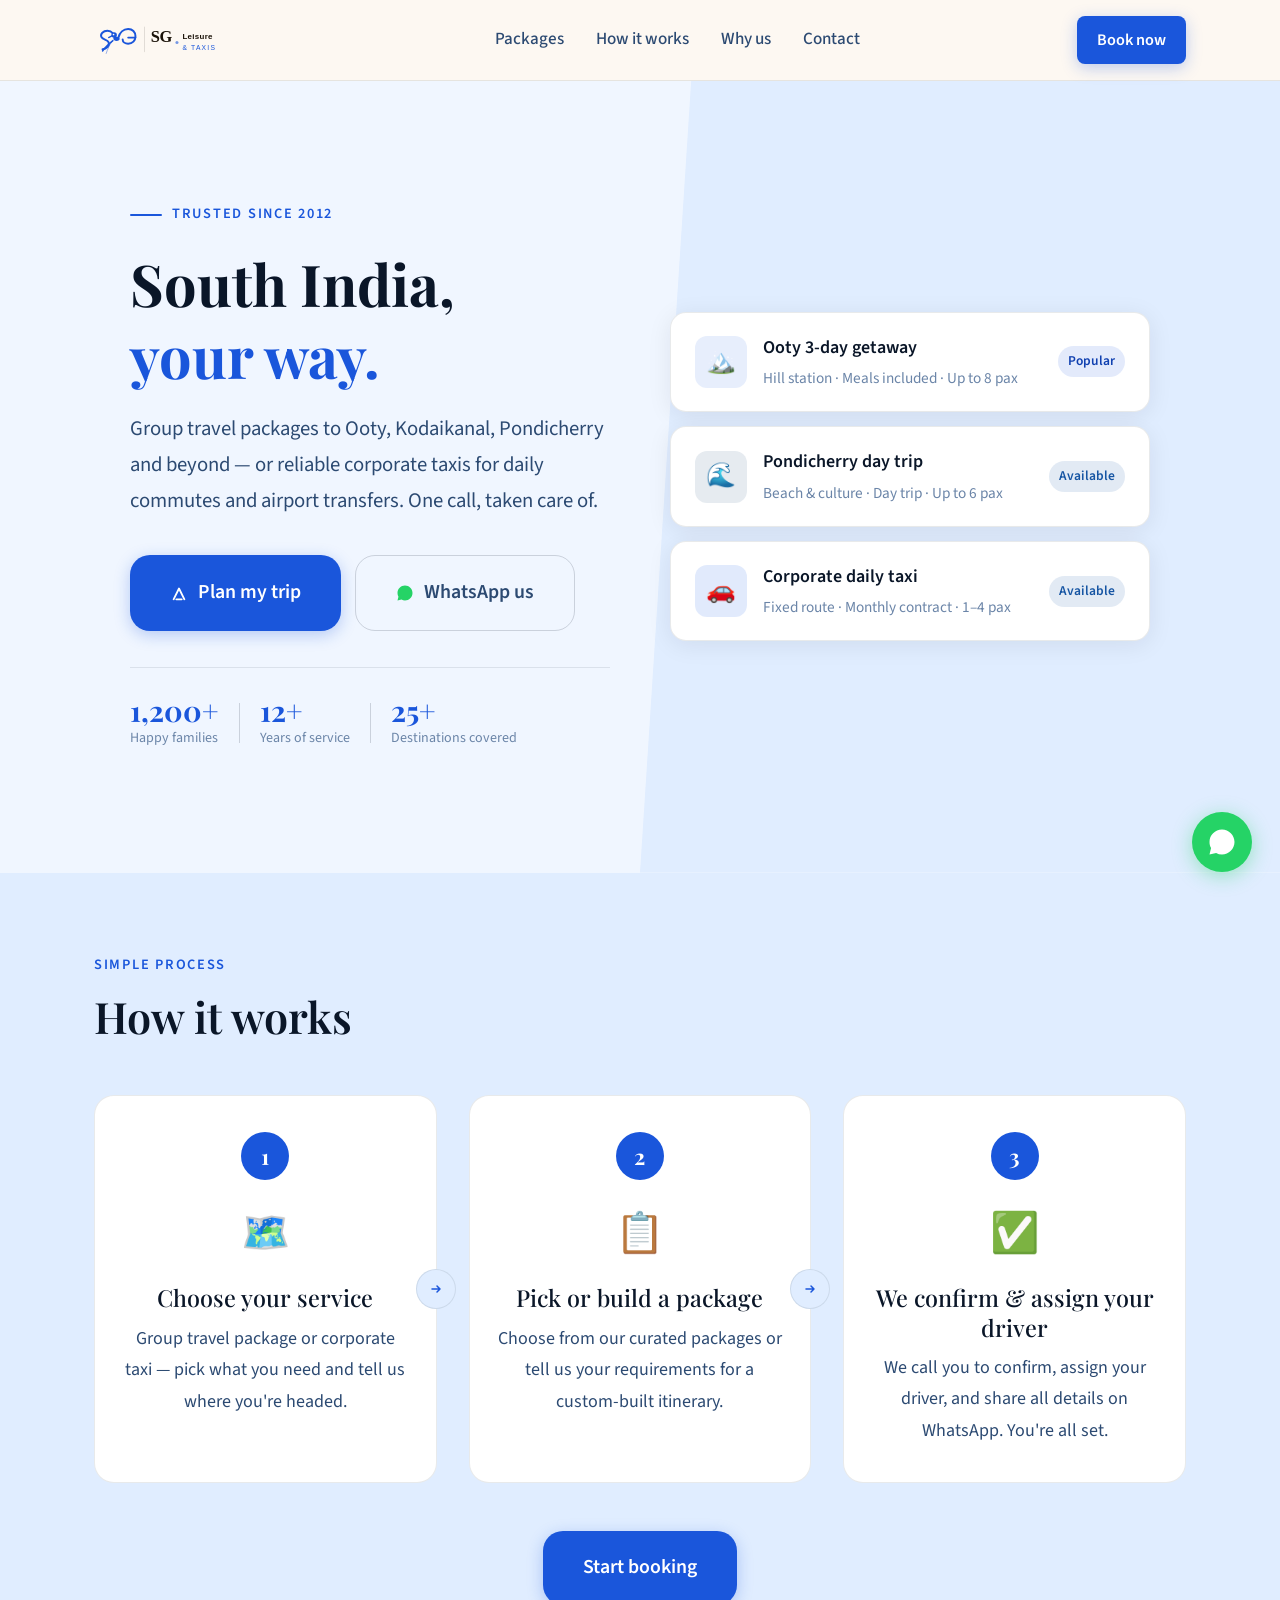
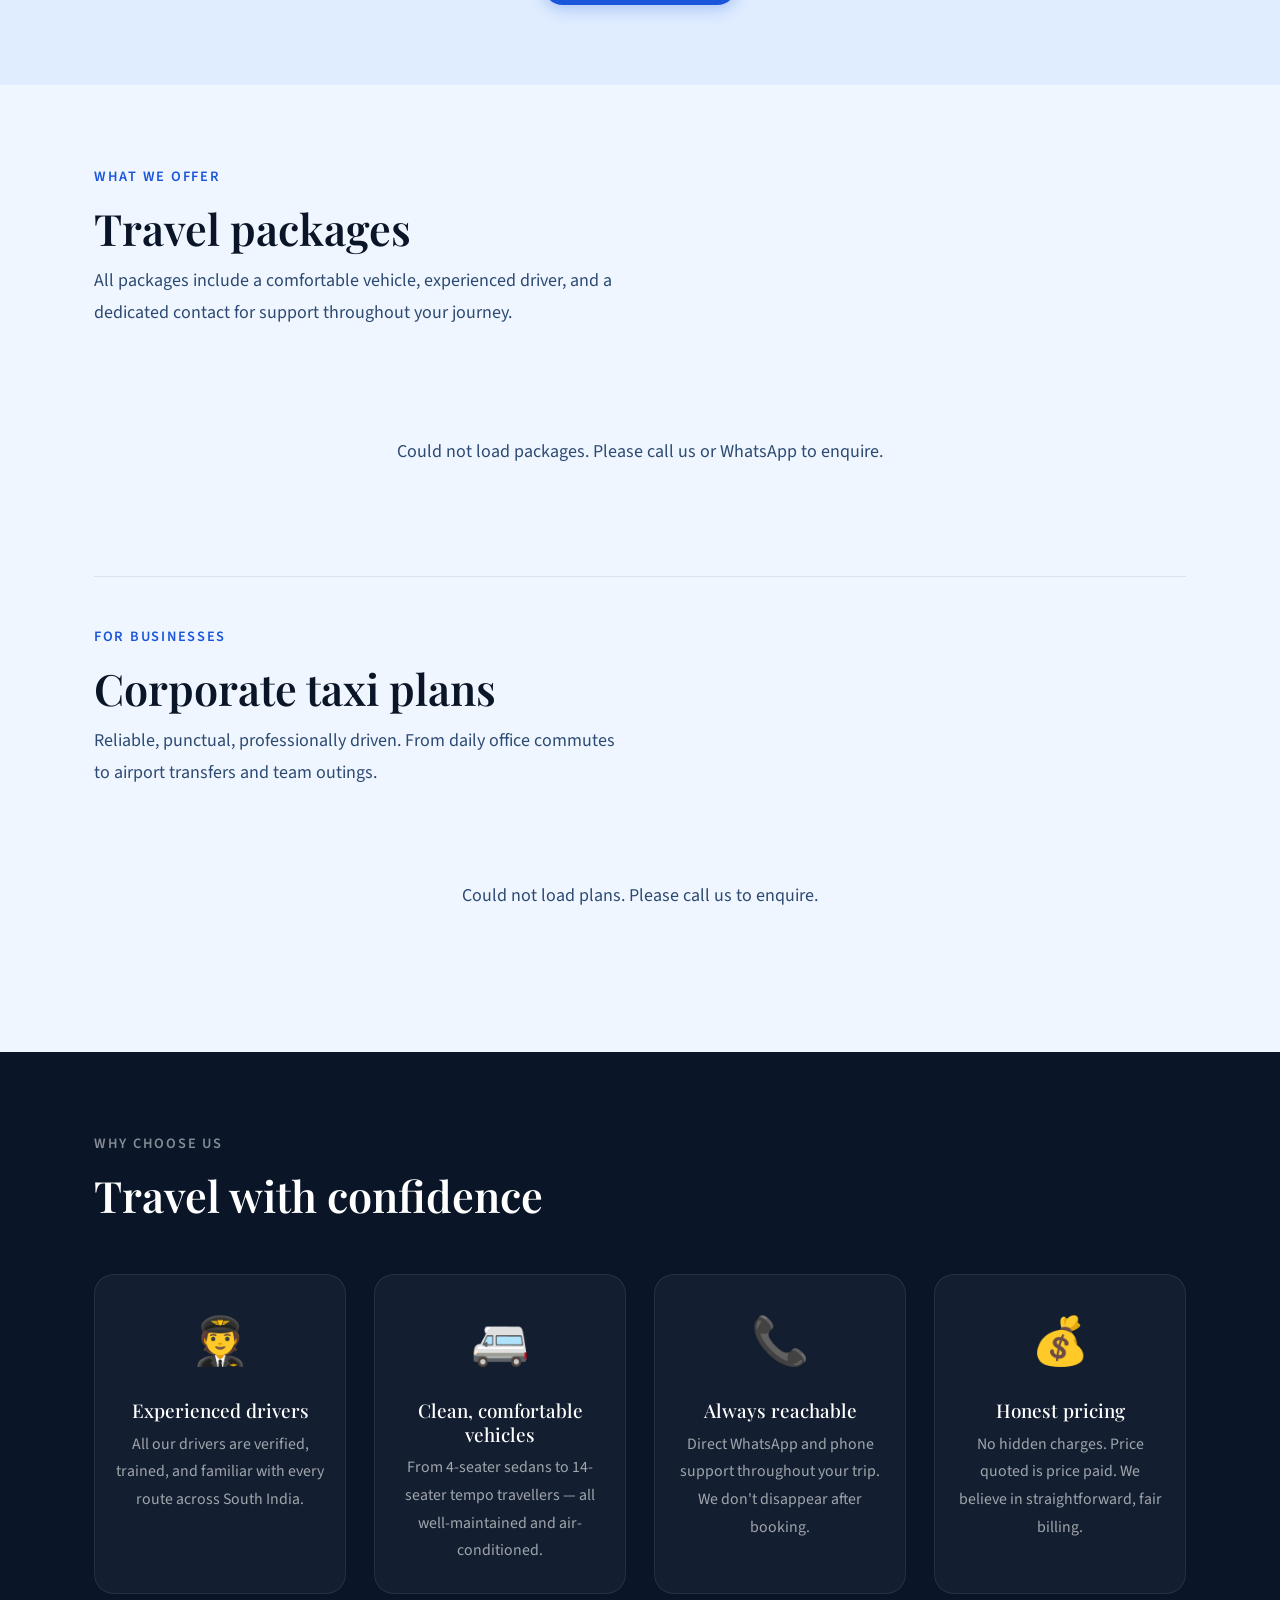
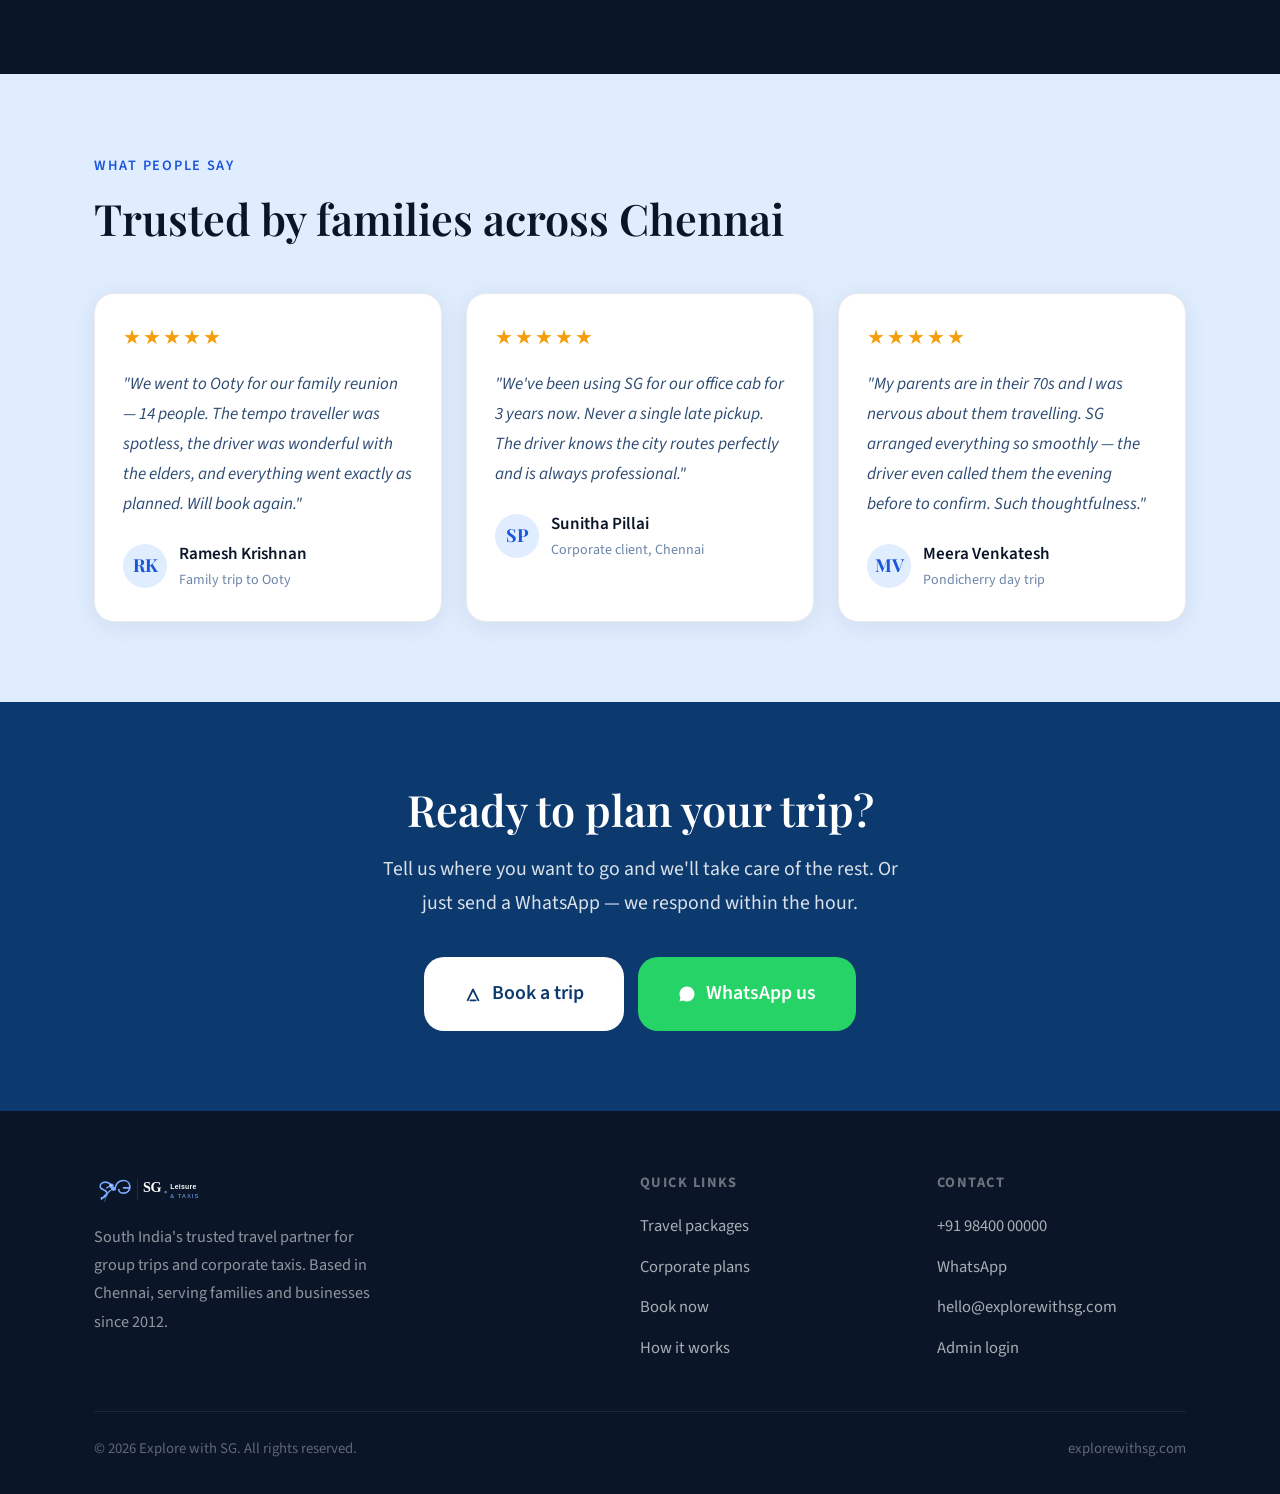
==== explorewithsg/public/index.html @ bb2f0907 "Initial commit - SG Leisure and Taxis" ====
<!DOCTYPE html>
<html lang="en">
<head>
<meta charset="UTF-8">
<meta name="viewport" content="width=device-width, initial-scale=1.0">
<link rel="icon" type="image/svg+xml" href="favicon.svg">
<link rel="apple-touch-icon" href="apple-touch-icon.svg">
<link rel="shortcut icon" href="favicon.svg">
<title>Explore with SG — South India Travel & Corporate Taxis</title>
<meta name="description" content="Premium group travel packages across South India and reliable corporate taxi services. Trusted by families and businesses for over a decade.">
<link rel="stylesheet" href="style.css">
<style>
  /* ── HERO ── */
  .hero {
    min-height: 88vh; display: flex; align-items: center;
    background: var(--cream);
    position: relative; overflow: hidden; padding: 80px 0;
  }
  .hero::before {
    content: '';
    position: absolute; top: 0; right: 0; bottom: 0; left: 50%;
    background: var(--cream2);
    clip-path: polygon(8% 0%, 100% 0%, 100% 100%, 0% 100%);
    z-index: 0;
  }
  .hero-inner { display: grid; grid-template-columns: 1fr 1fr; gap: 60px; align-items: center; position: relative; z-index: 1; }
  .hero-eyebrow { display: flex; align-items: center; gap: 10px; margin-bottom: 20px; }
  .hero-eyebrow-line { width: 32px; height: 2px; background: var(--terracotta); border-radius: 2px; }
  .hero-eyebrow span { font-size: 0.8rem; font-weight: 600; letter-spacing: 0.12em; text-transform: uppercase; color: var(--terracotta); }
  .hero h1 { margin-bottom: 20px; }
  .hero h1 em { font-style: normal; color: var(--terracotta); }
  .hero-sub { font-size: 1.15rem; color: var(--ink2); margin-bottom: 36px; max-width: 480px; }
  .hero-btns { display: flex; gap: 14px; flex-wrap: wrap; }
  .hero-trust { display: flex; align-items: center; gap: 20px; margin-top: 36px; padding-top: 28px; border-top: 1px solid var(--border); }
  .trust-item { display: flex; flex-direction: column; }
  .trust-num  { font-family: var(--font-display); font-size: 1.6rem; font-weight: 700; color: var(--terracotta); line-height: 1; }
  .trust-lbl  { font-size: 0.78rem; color: var(--ink3); margin-top: 2px; }
  .trust-divider { width: 1px; height: 40px; background: var(--border2); }

  /* HERO VISUAL */
  .hero-visual { display: flex; flex-direction: column; gap: 14px; }
  .hero-card {
    background: var(--white); border-radius: 16px; padding: 20px 24px;
    border: 1px solid var(--border); box-shadow: var(--shadow); display: flex; align-items: center; gap: 16px;
  }
  .hero-card-icon { width: 52px; height: 52px; border-radius: 12px; display: flex; align-items: center; justify-content: center; flex-shrink: 0; font-size: 24px; }
  .hero-card-icon.terra { background: var(--terra-dim); }
  .hero-card-icon.forest { background: rgba(12,58,110,0.10); }
  .hero-card-icon.sand { background: var(--sand-dim); }
  .hero-card-title { font-size: 1rem; font-weight: 600; color: var(--ink); }
  .hero-card-sub   { font-size: 0.85rem; color: var(--ink3); margin-top: 2px; }
  .hero-card-badge { margin-left: auto; font-size: 0.75rem; font-weight: 600; padding: 4px 10px; border-radius: 20px; white-space: nowrap; }
  .badge-live { background: rgba(22,85,163,0.12); color: var(--forest2); }
  .badge-pop  { background: rgba(26,86,219,0.12); color: #1040B0; }

  /* ── HOW IT WORKS ── */
  .how-section { background: var(--cream2); }
  .steps-grid { display: grid; grid-template-columns: repeat(3,1fr); gap: 32px; margin-top: 52px; }
  .step-card {
    background: var(--white); border-radius: var(--r-lg); padding: 36px 28px;
    border: 1px solid var(--border); text-align: center; position: relative;
  }
  .step-num {
    width: 48px; height: 48px; border-radius: 50%;
    background: var(--terracotta); color: #fff;
    font-family: var(--font-display); font-size: 1.2rem; font-weight: 700;
    display: flex; align-items: center; justify-content: center; margin: 0 auto 20px;
  }
  .step-icon { font-size: 2.2rem; margin-bottom: 16px; }
  .step-card h3 { margin-bottom: 10px; }
  .step-arrow {
    position: absolute; top: 50%; right: -20px; transform: translateY(-50%);
    width: 40px; height: 40px; background: var(--cream2); border-radius: 50%;
    display: flex; align-items: center; justify-content: center; z-index: 1;
    border: 1px solid var(--border);
  }
  .step-arrow svg { width: 16px; height: 16px; color: var(--terracotta); }

  /* ── PACKAGES ── */
  .packages-grid { display: grid; grid-template-columns: repeat(3,1fr); gap: 24px; margin-top: 48px; }
  .pkg-card {
    background: var(--white); border-radius: var(--r-lg); overflow: hidden;
    border: 1px solid var(--border); box-shadow: var(--shadow);
    display: flex; flex-direction: column;
    transition: transform 0.2s, box-shadow 0.2s;
  }
  .pkg-card:hover { transform: translateY(-6px); box-shadow: var(--shadow-lg); }
  .pkg-thumb {
    height: 160px; display: flex; align-items: center; justify-content: center;
    font-size: 64px; background: linear-gradient(135deg, var(--cream2) 0%, var(--cream3) 100%); position: relative;
  }
  .pkg-thumb-featured {
    position: absolute; top: 12px; left: 12px;
    background: var(--terracotta); color: #fff;
    font-size: 0.7rem; font-weight: 700; letter-spacing: 0.08em; text-transform: uppercase;
    padding: 4px 12px; border-radius: 20px;
  }
  .pkg-body { padding: 24px; flex: 1; display: flex; flex-direction: column; }
  .pkg-name { font-family: var(--font-display); font-size: 1.25rem; font-weight: 600; color: var(--ink); margin-bottom: 6px; }
  .pkg-meta { font-size: 0.88rem; color: var(--ink3); margin-bottom: 14px; }
  .pkg-desc { font-size: 0.92rem; color: var(--ink2); line-height: 1.65; margin-bottom: 16px; flex: 1; }
  .pkg-tags { display: flex; flex-wrap: wrap; gap: 6px; margin-bottom: 20px; }
  .pkg-tag { font-size: 0.72rem; font-weight: 600; letter-spacing: 0.05em; padding: 3px 10px; border-radius: 20px; background: var(--cream2); color: var(--ink3); border: 1px solid var(--border); }
  .pkg-footer { display: flex; align-items: center; justify-content: space-between; padding-top: 16px; border-top: 1px solid var(--border); }
  .pkg-price { font-family: var(--font-display); font-size: 1.4rem; font-weight: 700; color: var(--terracotta); }
  .pkg-price-sub { font-size: 0.78rem; color: var(--ink3); font-weight: 400; }

  /* ── WHY US ── */
  .why-section { background: var(--ink); color: #fff; }
  .why-section h2 { color: #fff; }
  .why-section p { color: rgba(255,255,255,0.70); }
  .why-grid { display: grid; grid-template-columns: repeat(4,1fr); gap: 28px; margin-top: 52px; }
  .why-card { text-align: center; padding: 28px 20px; border-radius: var(--r-lg); background: rgba(255,255,255,0.04); border: 1px solid rgba(255,255,255,0.08); }
  .why-icon { font-size: 2.6rem; margin-bottom: 16px; }
  .why-card h3 { color: #fff; font-size: 1.05rem; margin-bottom: 8px; }
  .why-card p  { font-size: 0.88rem; color: rgba(255,255,255,0.60); }

  /* ── TESTIMONIALS ── */
  .testi-grid { display: grid; grid-template-columns: repeat(3,1fr); gap: 24px; margin-top: 48px; }
  .testi-card { background: var(--white); border-radius: var(--r-lg); padding: 28px; border: 1px solid var(--border); box-shadow: var(--shadow); }
  .testi-stars { color: #F59E0B; font-size: 1.1rem; margin-bottom: 14px; letter-spacing: 2px; }
  .testi-text  { font-size: 0.95rem; color: var(--ink2); line-height: 1.75; margin-bottom: 20px; font-style: italic; }
  .testi-author { display: flex; align-items: center; gap: 12px; }
  .testi-avatar { width: 44px; height: 44px; border-radius: 50%; background: var(--cream2); display: flex; align-items: center; justify-content: center; font-family: var(--font-display); font-weight: 700; font-size: 1rem; color: var(--terracotta); }
  .testi-name  { font-weight: 600; font-size: 0.95rem; color: var(--ink); }
  .testi-role  { font-size: 0.78rem; color: var(--ink3); margin-top: 1px; }

  /* ── CTA BAND ── */
  .cta-band {
    background: var(--forest); padding: 80px 0; text-align: center;
  }
  .cta-band h2 { color: #fff; margin-bottom: 16px; }
  .cta-band p  { color: rgba(255,255,255,0.85); font-size: 1.1rem; margin-bottom: 36px; max-width: 540px; margin-left: auto; margin-right: auto; }
  .cta-band .btn-white { background: #fff; color: var(--forest); }
  .cta-band .btn-white:hover { background: var(--cream2); }
  .cta-band .btn-wa { background: #25D366; color: #fff; }
  .cta-band .btn-wa:hover { background: #1ebe5d; }
  .cta-btns { display: flex; gap: 14px; justify-content: center; flex-wrap: wrap; }

  /* ── FOOTER ── */
  .footer { background: var(--ink); padding: 60px 0 32px; color: rgba(255,255,255,0.65); }
  .footer-grid { display: grid; grid-template-columns: 2fr 1fr 1fr; gap: 48px; margin-bottom: 48px; }
  .footer-brand p { font-size: 0.9rem; line-height: 1.75; margin-top: 14px; max-width: 300px; color: rgba(255,255,255,0.55); }
  .footer-logo-text { font-family: var(--font-display); font-size: 1.2rem; color: #fff; }
  .footer h4 { font-size: 0.8rem; font-weight: 700; letter-spacing: 0.10em; text-transform: uppercase; color: rgba(255,255,255,0.40); margin-bottom: 16px; }
  .footer ul { list-style: none; display: flex; flex-direction: column; gap: 10px; }
  .footer ul a { color: rgba(255,255,255,0.65); text-decoration: none; font-size: 0.92rem; transition: color 0.15s; }
  .footer ul a:hover { color: var(--sand); }
  .footer-bottom { border-top: 1px solid rgba(255,255,255,0.08); padding-top: 24px; display: flex; align-items: center; justify-content: space-between; }
  .footer-bottom p { font-size: 0.82rem; color: rgba(255,255,255,0.35); }

  /* ── LOADING SPINNER ── */
  .pkg-loading { text-align: center; padding: 60px 20px; color: var(--ink3); font-size: 1rem; }
  .pkg-spinner { display: inline-block; width: 32px; height: 32px; border: 3px solid var(--border2); border-top-color: var(--terracotta); border-radius: 50%; animation: spin .7s linear infinite; vertical-align: middle; margin-right: 10px; }
  @keyframes spin { to { transform: rotate(360deg); } }
  .pkg-empty { text-align: center; padding: 60px 20px; color: var(--ink3); }
  .pkg-empty p { font-size: 1rem; }

  /* ── RESPONSIVE ── */
  /* Tablet */
  @media (max-width: 900px) {
    .hero-inner { grid-template-columns: 1fr; gap: 36px; }
    .hero::before { display: none; }
    .hero-sub { max-width: 100%; }
    .steps-grid  { grid-template-columns: 1fr; gap: 16px; }
    .step-arrow  { display: none; }
    .packages-grid { grid-template-columns: 1fr 1fr; }
    .why-grid    { grid-template-columns: repeat(2,1fr); }
    .testi-grid  { grid-template-columns: 1fr; }
    .footer-grid { grid-template-columns: 1fr; gap: 32px; }
    .hero-visual { display: none; }
  }
  /* Mobile */
  @media (max-width: 768px) {
    .hero { padding: 48px 0 40px; min-height: auto; }
    .hero h1 { font-size: 2rem; }
    .nav-cta .btn-sm { display: none; }
    #hamburger { display: flex !important; }
    .pkg-footer { flex-direction: column; align-items: flex-start; gap: 12px; }
    .pkg-footer .btn { width: 100%; justify-content: center; }
    .cta-btns { flex-direction: column; align-items: center; }
    .cta-btns .btn { width: 100%; max-width: 320px; justify-content: center; }
    .hero-btns { flex-direction: column; }
    .hero-btns .btn { justify-content: center; }
  }
  /* Small mobile */
  @media (max-width: 600px) {
    .packages-grid { grid-template-columns: 1fr; }
    .why-grid { grid-template-columns: 1fr; }
    .hero-trust { flex-wrap: wrap; gap: 16px; }
    .trust-divider { display: none; }
    .footer-grid { grid-template-columns: 1fr; }
    .step-card { padding: 28px 20px; }
    .cta-band { padding: 56px 0; }
  }
</style>
</head>
<body>

<!-- NAV -->
<nav class="nav">
  <div class="container">
    <div class="nav-inner">
      <a href="index.html" class="nav-logo">
        <img src="logo.svg" alt="SG Leisure and Taxis" style="height:44px;width:auto;display:block">
      </a>
      <ul class="nav-links">
        <li><a href="#packages">Packages</a></li>
        <li><a href="#how">How it works</a></li>
        <li><a href="#why">Why us</a></li>
        <li><a href="#contact">Contact</a></li>
      </ul>
      <div class="nav-cta">
        <a href="book.html" class="btn btn-primary btn-sm">Book now</a>
        <button class="nav-hamburger" id="hamburger" onclick="toggleDrawer()" aria-label="Menu" style="display:none;flex-direction:column;justify-content:center;gap:5px;width:36px;height:36px;cursor:pointer;background:none;border:none;padding:4px">
          <span style="display:block;width:22px;height:2px;background:var(--ink);border-radius:2px"></span>
          <span style="display:block;width:22px;height:2px;background:var(--ink);border-radius:2px"></span>
          <span style="display:block;width:22px;height:2px;background:var(--ink);border-radius:2px"></span>
        </button>
<!-- MOBILE NAV DRAWER -->
<div id="nav-drawer" style="display:none;position:fixed;inset:0;z-index:200;background:rgba(26,18,8,0.55);backdrop-filter:blur(4px)" onclick="closeDrawer(event)">
  <div style="position:absolute;top:0;right:0;bottom:0;width:280px;background:var(--cream);padding:28px 24px;display:flex;flex-direction:column;box-shadow:-8px 0 32px rgba(10,22,40,0.13)">
    <button onclick="closeDrawer()" style="align-self:flex-end;background:none;border:none;font-size:1.5rem;cursor:pointer;color:var(--ink2);padding:4px 8px;margin-bottom:16px">✕</button>
    <a href="#packages" onclick="closeDrawer()" style="font-size:1.1rem;font-weight:500;color:var(--ink);text-decoration:none;padding:14px 0;border-bottom:1px solid var(--border);display:block">Packages</a>
    <a href="#how" onclick="closeDrawer()" style="font-size:1.1rem;font-weight:500;color:var(--ink);text-decoration:none;padding:14px 0;border-bottom:1px solid var(--border);display:block">How it works</a>
    <a href="#why" onclick="closeDrawer()" style="font-size:1.1rem;font-weight:500;color:var(--ink);text-decoration:none;padding:14px 0;border-bottom:1px solid var(--border);display:block">Why us</a>
    <a href="#contact" onclick="closeDrawer()" style="font-size:1.1rem;font-weight:500;color:var(--ink);text-decoration:none;padding:14px 0;border-bottom:1px solid var(--border);display:block">Contact</a>
    <a href="book.html" style="margin-top:24px" class="btn btn-primary">Book now</a>
  </div>
    </div>
  </div>
</nav>

<!-- HERO -->
<section class="hero">
  <div class="container">
    <div class="hero-inner">
      <div>
        <div class="hero-eyebrow fade-up">
          <div class="hero-eyebrow-line"></div>
          <span>Trusted since 2012</span>
        </div>
        <h1 class="fade-up delay-1">
          South India,<br><em>your way.</em>
        </h1>
        <p class="hero-sub fade-up delay-2">
          Group travel packages to Ooty, Kodaikanal, Pondicherry and beyond — or reliable corporate taxis for daily commutes and airport transfers. One call, taken care of.
        </p>
        <div class="hero-btns fade-up delay-3">
          <a href="book.html" class="btn btn-primary btn-lg">
            <svg viewBox="0 0 20 20" fill="none"><path d="M4 17L10 5L16 17" stroke="currentColor" stroke-width="2" stroke-linecap="round" stroke-linejoin="round"/><path d="M7 17h6" stroke="currentColor" stroke-width="2" stroke-linecap="round"/></svg>
            Plan my trip
          </a>
          <a href="https://wa.me/919840000000?text=Hi,%20I%20want%20to%20enquire%20about%20a%20trip" class="btn btn-ghost btn-lg" target="_blank">
            <svg viewBox="0 0 24 24" fill="#25D366"><path d="M17.472 14.382c-.297-.149-1.758-.867-2.03-.967-.273-.099-.471-.148-.67.15-.197.297-.767.966-.94 1.164-.173.199-.347.223-.644.075-.297-.15-1.255-.463-2.39-1.475-.883-.788-1.48-1.761-1.653-2.059-.173-.297-.018-.458.13-.606.134-.133.298-.347.446-.52.149-.174.198-.298.298-.497.099-.198.05-.371-.025-.52-.075-.149-.669-1.612-.916-2.207-.242-.579-.487-.5-.669-.51-.173-.008-.371-.01-.57-.01-.198 0-.52.074-.792.372-.272.297-1.04 1.016-1.04 2.479 0 1.462 1.065 2.875 1.213 3.074.149.198 2.096 3.2 5.077 4.487.709.306 1.262.489 1.694.625.712.227 1.36.195 1.871.118.571-.085 1.758-.719 2.006-1.413.248-.694.248-1.289.173-1.413-.074-.124-.272-.198-.57-.347z"/><path d="M11.99 2C6.465 2 2 6.465 2 11.99c0 1.77.459 3.42 1.256 4.858L2 22l5.292-1.235A9.95 9.95 0 0011.99 22C17.515 22 22 17.535 22 12.01 22 6.465 17.515 2 11.99 2z" stroke="#25D366" stroke-width="0" fill="#25D366"/></svg>
            WhatsApp us
          </a>
        </div>
        <div class="hero-trust fade-up delay-4">
          <div class="trust-item">
            <span class="trust-num">1,200+</span>
            <span class="trust-lbl">Happy families</span>
          </div>
          <div class="trust-divider"></div>
          <div class="trust-item">
            <span class="trust-num">12+</span>
            <span class="trust-lbl">Years of service</span>
          </div>
          <div class="trust-divider"></div>
          <div class="trust-item">
            <span class="trust-num">25+</span>
            <span class="trust-lbl">Destinations covered</span>
          </div>
        </div>
      </div>
      <div class="hero-visual fade-up delay-2">
        <div class="hero-card">
          <div class="hero-card-icon terra">🏔️</div>
          <div>
            <div class="hero-card-title">Ooty 3-day getaway</div>
            <div class="hero-card-sub">Hill station · Meals included · Up to 8 pax</div>
          </div>
          <span class="hero-card-badge badge-pop">Popular</span>
        </div>
        <div class="hero-card">
          <div class="hero-card-icon forest">🌊</div>
          <div>
            <div class="hero-card-title">Pondicherry day trip</div>
            <div class="hero-card-sub">Beach & culture · Day trip · Up to 6 pax</div>
          </div>
          <span class="hero-card-badge badge-live">Available</span>
        </div>
        <div class="hero-card">
          <div class="hero-card-icon sand">🚗</div>
          <div>
            <div class="hero-card-title">Corporate daily taxi</div>
            <div class="hero-card-sub">Fixed route · Monthly contract · 1–4 pax</div>
          </div>
          <span class="hero-card-badge badge-live">Available</span>
        </div>
      </div>
    </div>
  </div>
</section>

<!-- HOW IT WORKS -->
<section class="section how-section" id="how">
  <div class="container">
    <span class="section-label">Simple process</span>
    <h2>How it works</h2>
    <div class="steps-grid">
      <div class="step-card">
        <div class="step-num">1</div>
        <div class="step-icon">🗺️</div>
        <h3>Choose your service</h3>
        <p>Group travel package or corporate taxi — pick what you need and tell us where you're headed.</p>
        <div class="step-arrow">
          <svg viewBox="0 0 16 16" fill="none"><path d="M4 8h8M9 5l3 3-3 3" stroke="currentColor" stroke-width="1.5" stroke-linecap="round" stroke-linejoin="round"/></svg>
        </div>
      </div>
      <div class="step-card">
        <div class="step-num">2</div>
        <div class="step-icon">📋</div>
        <h3>Pick or build a package</h3>
        <p>Choose from our curated packages or tell us your requirements for a custom-built itinerary.</p>
        <div class="step-arrow">
          <svg viewBox="0 0 16 16" fill="none"><path d="M4 8h8M9 5l3 3-3 3" stroke="currentColor" stroke-width="1.5" stroke-linecap="round" stroke-linejoin="round"/></svg>
        </div>
      </div>
      <div class="step-card">
        <div class="step-num">3</div>
        <div class="step-icon">✅</div>
        <h3>We confirm & assign your driver</h3>
        <p>We call you to confirm, assign your driver, and share all details on WhatsApp. You're all set.</p>
      </div>
    </div>
    <div style="text-align:center;margin-top:48px">
      <a href="book.html" class="btn btn-primary btn-lg">Start booking</a>
    </div>
  </div>
</section>

<!-- PACKAGES -->
<section class="section" id="packages">
  <div class="container">
    <span class="section-label">What we offer</span>
    <h2>Travel packages</h2>
    <p style="margin-top:10px;max-width:540px">
      All packages include a comfortable vehicle, experienced driver, and a dedicated contact for support throughout your journey.
    </p>

    <!-- PACKAGES LOAD FROM SUPABASE -->
    <div id="travel-packages-grid" class="packages-grid">
      <div class="pkg-loading" style="grid-column:1/-1"><span class="pkg-spinner"></span>Loading packages…</div>
    </div>

    <div style="margin-top:48px;border-top:1px solid var(--border);padding-top:48px">
      <span class="section-label">For businesses</span>
      <h2>Corporate taxi plans</h2>
      <p style="margin-top:10px;max-width:540px">Reliable, punctual, professionally driven. From daily office commutes to airport transfers and team outings.</p>
      <div id="corp-packages-grid" class="packages-grid" style="margin-top:32px">
        <div class="pkg-loading" style="grid-column:1/-1"><span class="pkg-spinner"></span>Loading plans…</div>
      </div>
    </div>
  </div>
</section>

<!-- WHY US -->
<section class="section why-section" id="why">
  <div class="container">
    <span class="section-label" style="color:rgba(255,255,255,0.50)">Why choose us</span>
    <h2>Travel with confidence</h2>
    <div class="why-grid">
      <div class="why-card">
        <div class="why-icon">🧑‍✈️</div>
        <h3>Experienced drivers</h3>
        <p>All our drivers are verified, trained, and familiar with every route across South India.</p>
      </div>
      <div class="why-card">
        <div class="why-icon">🚐</div>
        <h3>Clean, comfortable vehicles</h3>
        <p>From 4-seater sedans to 14-seater tempo travellers — all well-maintained and air-conditioned.</p>
      </div>
      <div class="why-card">
        <div class="why-icon">📞</div>
        <h3>Always reachable</h3>
        <p>Direct WhatsApp and phone support throughout your trip. We don't disappear after booking.</p>
      </div>
      <div class="why-card">
        <div class="why-icon">💰</div>
        <h3>Honest pricing</h3>
        <p>No hidden charges. Price quoted is price paid. We believe in straightforward, fair billing.</p>
      </div>
    </div>
  </div>
</section>

<!-- TESTIMONIALS -->
<section class="section" style="background:var(--cream2)">
  <div class="container">
    <span class="section-label">What people say</span>
    <h2>Trusted by families across Chennai</h2>
    <div class="testi-grid">
      <div class="testi-card">
        <div class="testi-stars">★★★★★</div>
        <p class="testi-text">"We went to Ooty for our family reunion — 14 people. The tempo traveller was spotless, the driver was wonderful with the elders, and everything went exactly as planned. Will book again."</p>
        <div class="testi-author">
          <div class="testi-avatar">RK</div>
          <div><div class="testi-name">Ramesh Krishnan</div><div class="testi-role">Family trip to Ooty</div></div>
        </div>
      </div>
      <div class="testi-card">
        <div class="testi-stars">★★★★★</div>
        <p class="testi-text">"We've been using SG for our office cab for 3 years now. Never a single late pickup. The driver knows the city routes perfectly and is always professional."</p>
        <div class="testi-author">
          <div class="testi-avatar">SP</div>
          <div><div class="testi-name">Sunitha Pillai</div><div class="testi-role">Corporate client, Chennai</div></div>
        </div>
      </div>
      <div class="testi-card">
        <div class="testi-stars">★★★★★</div>
        <p class="testi-text">"My parents are in their 70s and I was nervous about them travelling. SG arranged everything so smoothly — the driver even called them the evening before to confirm. Such thoughtfulness."</p>
        <div class="testi-author">
          <div class="testi-avatar">MV</div>
          <div><div class="testi-name">Meera Venkatesh</div><div class="testi-role">Pondicherry day trip</div></div>
        </div>
      </div>
    </div>
  </div>
</section>

<!-- CTA BAND -->
<section class="cta-band" id="contact">
  <div class="container">
    <h2>Ready to plan your trip?</h2>
    <p>Tell us where you want to go and we'll take care of the rest. Or just send a WhatsApp — we respond within the hour.</p>
    <div class="cta-btns">
      <a href="book.html" class="btn btn-white btn-lg">
        <svg viewBox="0 0 20 20" fill="none"><path d="M4 17L10 5L16 17" stroke="currentColor" stroke-width="2" stroke-linecap="round" stroke-linejoin="round"/><path d="M7 17h6" stroke="currentColor" stroke-width="2" stroke-linecap="round"/></svg>
        Book a trip
      </a>
      <a href="https://wa.me/919840000000?text=Hi,%20I%20would%20like%20to%20enquire%20about%20a%20trip" class="btn btn-wa btn-lg" target="_blank">
        <svg viewBox="0 0 24 24" fill="currentColor" width="20" height="20"><path d="M17.472 14.382c-.297-.149-1.758-.867-2.03-.967-.273-.099-.471-.148-.67.15-.197.297-.767.966-.94 1.164-.173.199-.347.223-.644.075-.297-.15-1.255-.463-2.39-1.475-.883-.788-1.48-1.761-1.653-2.059-.173-.297-.018-.458.13-.606.134-.133.298-.347.446-.52.149-.174.198-.298.298-.497.099-.198.05-.371-.025-.52-.075-.149-.669-1.612-.916-2.207-.242-.579-.487-.5-.669-.51-.173-.008-.371-.01-.57-.01-.198 0-.52.074-.792.372-.272.297-1.04 1.016-1.04 2.479 0 1.462 1.065 2.875 1.213 3.074.149.198 2.096 3.2 5.077 4.487.709.306 1.262.489 1.694.625.712.227 1.36.195 1.871.118.571-.085 1.758-.719 2.006-1.413.248-.694.248-1.289.173-1.413-.074-.124-.272-.198-.57-.347zM11.99 2C6.465 2 2 6.465 2 11.99c0 1.77.459 3.42 1.256 4.858L2 22l5.292-1.235A9.95 9.95 0 0011.99 22C17.515 22 22 17.535 22 12.01 22 6.465 17.515 2 11.99 2z"/></svg>
        WhatsApp us
      </a>
    </div>
  </div>
</section>

<!-- FOOTER -->
<footer class="footer">
  <div class="container">
    <div class="footer-grid">
      <div class="footer-brand">
        <img src="logo-light.svg" alt="SG Leisure and Taxis" style="height:38px;width:auto;display:block">
        <p>South India's trusted travel partner for group trips and corporate taxis. Based in Chennai, serving families and businesses since 2012.</p>
      </div>
      <div>
        <h4>Quick links</h4>
        <ul>
          <li><a href="#packages">Travel packages</a></li>
          <li><a href="#packages">Corporate plans</a></li>
          <li><a href="book.html">Book now</a></li>
          <li><a href="#how">How it works</a></li>
        </ul>
      </div>
      <div>
        <h4>Contact</h4>
        <ul>
          <li><a href="tel:+919840000000">+91 98400 00000</a></li>
          <li><a href="https://wa.me/919840000000" target="_blank">WhatsApp</a></li>
          <li><a href="mailto:hello@explorewithsg.com">hello@explorewithsg.com</a></li>
          <li><a href="admin/index.html">Admin login</a></li>
        </ul>
      </div>
    </div>
    <div class="footer-bottom">
      <p>© 2026 Explore with SG. All rights reserved.</p>
      <p>explorewithsg.com</p>
    </div>
  </div>
</footer>

<!-- WHATSAPP FLOAT -->
<a href="https://wa.me/919840000000?text=Hi,%20I%20want%20to%20enquire%20about%20a%20trip" class="wa-float" target="_blank" title="Chat on WhatsApp">
  <svg viewBox="0 0 24 24" fill="#fff"><path d="M17.472 14.382c-.297-.149-1.758-.867-2.03-.967-.273-.099-.471-.148-.67.15-.197.297-.767.966-.94 1.164-.173.199-.347.223-.644.075-.297-.15-1.255-.463-2.39-1.475-.883-.788-1.48-1.761-1.653-2.059-.173-.297-.018-.458.13-.606.134-.133.298-.347.446-.52.149-.174.198-.298.298-.497.099-.198.05-.371-.025-.52-.075-.149-.669-1.612-.916-2.207-.242-.579-.487-.5-.669-.51-.173-.008-.371-.01-.57-.01-.198 0-.52.074-.792.372-.272.297-1.04 1.016-1.04 2.479 0 1.462 1.065 2.875 1.213 3.074.149.198 2.096 3.2 5.077 4.487.709.306 1.262.489 1.694.625.712.227 1.36.195 1.871.118.571-.085 1.758-.719 2.006-1.413.248-.694.248-1.289.173-1.413-.074-.124-.272-.198-.57-.347zM11.99 2C6.465 2 2 6.465 2 11.99c0 1.77.459 3.42 1.256 4.858L2 22l5.292-1.235A9.95 9.95 0 0011.99 22C17.515 22 22 17.535 22 12.01 22 6.465 17.515 2 11.99 2z"/></svg>
</a>

<script>
  const SB_URL = 'https://jcqwjeovewremimcrghn.supabase.co';
  const SB_KEY = 'eyJhbGciOiJIUzI1NiIsInR5cCI6IkpXVCJ9.eyJpc3MiOiJzdXBhYmFzZSIsInJlZiI6ImpjcXdqZW92ZXdyZW1pbWNyZ2huIiwicm9sZSI6ImFub24iLCJpYXQiOjE3NzU3MjgxMjYsImV4cCI6MjA5MTMwNDEyNn0.4woramGjqkSkHloSfKepsNB3TgJRLI7hRg7Xxge-X0s';

  async function loadPackages() {
    try {
      const res = await fetch(
        SB_URL + '/rest/v1/packages?select=*&is_live=eq.true&order=is_featured.desc,created_at.asc',
        { headers: { 'apikey': SB_KEY, 'Authorization': 'Bearer ' + SB_KEY } }
      );
      const pkgs = await res.json();
      renderPackages(pkgs.filter(p => p.type === 'travel'), 'travel-packages-grid');
      renderPackages(pkgs.filter(p => p.type === 'corporate'), 'corp-packages-grid');
    } catch(e) {
      document.getElementById('travel-packages-grid').innerHTML =
        '<div class="pkg-empty" style="grid-column:1/-1"><p>Could not load packages. Please call us or WhatsApp to enquire.</p></div>';
      document.getElementById('corp-packages-grid').innerHTML =
        '<div class="pkg-empty" style="grid-column:1/-1"><p>Could not load plans. Please call us to enquire.</p></div>';
    }
  }

  const EMOJIS = { travel: '🏔️', corporate: '🚗' };
  const PKG_EMOJIS = {
    'ooty':         '🌄',
    'pondicherry':  '🌊',
    'kodaikanal':   '🌿',
    'mysore':       '🏛️',
    'coorg':        '☕',
    'mahabalipuram':'🏖️',
    'airport':      '✈️',
    'office':       '🏢',
    'team':         '👥',
  };

  function getEmoji(name) {
    const lower = name.toLowerCase();
    for (const [k, v] of Object.entries(PKG_EMOJIS)) {
      if (lower.includes(k)) return v;
    }
    return EMOJIS.travel;
  }

  function renderPackages(pkgs, containerId) {
    const el = document.getElementById(containerId);
    if (!pkgs.length) {
      el.innerHTML = '<div class="pkg-empty" style="grid-column:1/-1"><p>No packages available right now. Please WhatsApp us for a custom quote.</p></div>';
      return;
    }
    el.innerHTML = pkgs.map(p => `
      <div class="pkg-card">
        <div class="pkg-thumb">
          <span>${getEmoji(p.name)}</span>
          ${p.is_featured ? '<span class="pkg-thumb-featured">Most popular</span>' : ''}
        </div>
        <div class="pkg-body">
          <div class="pkg-name">${p.name}</div>
          <div class="pkg-meta">${p.duration || ''} · up to ${p.max_pax || '?'} people</div>
          <div class="pkg-desc">${p.description || ''}</div>
          <div class="pkg-tags">${(p.tags || []).map(t => `<span class="pkg-tag">${t}</span>`).join('')}</div>
          <div class="pkg-footer">
            <div>
              <div class="pkg-price">₹${Number(p.price).toLocaleString('en-IN')}</div>
              <div class="pkg-price-sub">per ${p.type === 'corporate' ? 'trip / month' : 'person'}</div>
            </div>
            <a href="book.html?pkg=${encodeURIComponent(p.id)}&name=${encodeURIComponent(p.name)}&type=${p.type}" class="btn btn-primary btn-sm">Book this</a>
          </div>
        </div>
      </div>`).join('');
  }

  loadPackages();

  // Mobile nav drawer
  function toggleDrawer() {
    const d = document.getElementById('nav-drawer');
    d.style.display = d.style.display === 'none' ? 'block' : 'none';
    document.body.style.overflow = d.style.display === 'block' ? 'hidden' : '';
  }
  function closeDrawer(e) {
    if (!e || e.target === document.getElementById('nav-drawer')) {
      document.getElementById('nav-drawer').style.display = 'none';
      document.body.style.overflow = '';
    }
  }

  // Scroll animations
  const obs = new IntersectionObserver(entries => {
    entries.forEach(e => { if (e.isIntersecting) { e.target.classList.add('fade-up'); obs.unobserve(e.target); } });
  }, { threshold: 0.1 });
  document.querySelectorAll('.step-card, .why-card, .testi-card').forEach(el => obs.observe(el));
</script>
</body>
</html>
---- explorewithsg/public/style.css ----
/* ================================================
   Explore with SG — Public Website Styles
   Warm, trustworthy, large-text — for 60+ users
   ================================================ */

@import url('https://fonts.googleapis.com/css2?family=Playfair+Display:wght@500;600;700&family=Source+Sans+3:wght@300;400;500;600&display=swap');

:root {
  /* Backgrounds */
  --cream:    #F0F6FF;
  --cream2:   #E0EDFF;
  --cream3:   #C7DCFF;
  /* Primary accent — royal blue */
  --terracotta: #1A56DB;
  --terra-dim:  rgba(26,86,219,0.10);
  --terra-dark: #1040B0;
  /* Secondary — deep teal-blue */
  --forest:   #0C3A6E;
  --forest2:  #1655A3;
  /* Muted gold accent (kept for subtle warmth) */
  --sand:     #5B8DEF;
  --sand-dim: rgba(91,141,239,0.18);
  /* Text — navy spectrum */
  --ink:      #0A1628;
  --ink2:     #2C4A72;
  --ink3:     #6B85A8;
  --white:    #FFFFFF;
  --border:   rgba(10,22,40,0.09);
  --border2:  rgba(10,22,40,0.16);
  --shadow:   0 4px 24px rgba(10,22,40,0.08);
  --shadow-lg:0 12px 48px rgba(10,22,40,0.14);
  --font-display: 'Playfair Display', Georgia, serif;
  --font-body:    'Source Sans 3', 'Trebuchet MS', sans-serif;
  --r: 14px;
  --r-sm: 8px;
  --r-lg: 20px;
  --max: 1140px;
}

*, *::before, *::after { box-sizing: border-box; margin: 0; padding: 0; }
html { font-size: 18px; scroll-behavior: smooth; }

body {
  font-family: var(--font-body);
  background: var(--cream);
  color: var(--ink);
  line-height: 1.7;
  -webkit-font-smoothing: antialiased;
}

/* ── TYPOGRAPHY ── */
h1, h2, h3 { font-family: var(--font-display); line-height: 1.25; color: var(--ink); }
h1 { font-size: clamp(2rem, 5vw, 3.2rem); font-weight: 700; }
h2 { font-size: clamp(1.6rem, 3.5vw, 2.4rem); font-weight: 600; }
h3 { font-size: 1.3rem; font-weight: 500; }
p  { font-size: 1rem; color: var(--ink2); line-height: 1.75; }

/* ── LAYOUT ── */
.container { max-width: var(--max); margin: 0 auto; padding: 0 24px; }
.section    { padding: 80px 0; }

/* ── BUTTONS ── */
.btn {
  display: inline-flex; align-items: center; gap: 10px;
  font-family: var(--font-body); font-size: 1rem; font-weight: 600;
  padding: 16px 32px; border-radius: var(--r); cursor: pointer;
  border: none; text-decoration: none; transition: all 0.2s;
  white-space: nowrap;
}
.btn-primary {
  background: var(--terracotta); color: #fff;
  box-shadow: 0 4px 16px rgba(26,86,219,0.28);
}
.btn-primary:hover { background: var(--terra-dark); transform: translateY(-2px); box-shadow: 0 8px 24px rgba(26,86,219,0.34); }
.btn-outline {
  background: transparent; color: var(--terracotta);
  border: 2px solid var(--terracotta);
}
.btn-outline:hover { background: var(--terra-dim); transform: translateY(-1px); }
.btn-ghost {
  background: transparent; color: var(--ink2);
  border: 1.5px solid var(--border2);
}
.btn-ghost:hover { background: var(--cream2); }
.btn-lg { padding: 20px 40px; font-size: 1.1rem; border-radius: var(--r-lg); }
.btn-sm { padding: 10px 20px; font-size: 0.9rem; border-radius: var(--r-sm); }
.btn svg { width: 18px; height: 18px; }

/* ── NAV ── */
.nav {
  position: sticky; top: 0; z-index: 100;
  background: rgba(253,248,242,0.95); backdrop-filter: blur(12px);
  border-bottom: 1px solid var(--border); padding: 16px 0;
}
.nav-inner { display: flex; align-items: center; justify-content: space-between; }
.nav-logo { display: flex; align-items: center; gap: 12px; text-decoration: none; }
.nav-logo-icon {
  width: 42px; height: 42px; background: var(--terracotta); border-radius: 10px;
  display: flex; align-items: center; justify-content: center;
}
.nav-logo-icon svg { width: 22px; height: 22px; }
.nav-logo-text { font-family: var(--font-display); font-size: 1.1rem; font-weight: 600; color: var(--ink); line-height: 1.2; }
.nav-logo-sub { font-size: 0.7rem; color: var(--ink3); font-weight: 400; }
.nav-links { display: flex; align-items: center; gap: 32px; list-style: none; }
.nav-links a { font-size: 0.95rem; font-weight: 500; color: var(--ink2); text-decoration: none; transition: color 0.15s; }
.nav-links a:hover { color: var(--terracotta); }
.nav-cta { display: flex; align-items: center; gap: 12px; }

/* ── WHATSAPP FLOAT ── */
.wa-float {
  position: fixed; bottom: 28px; right: 28px; z-index: 90;
  width: 60px; height: 60px; background: #25D366; border-radius: 50%;
  display: flex; align-items: center; justify-content: center;
  box-shadow: 0 4px 20px rgba(37,211,102,0.40);
  text-decoration: none; transition: transform 0.2s, box-shadow 0.2s;
}
.wa-float:hover { transform: scale(1.1); box-shadow: 0 6px 28px rgba(37,211,102,0.50); }
.wa-float svg { width: 30px; height: 30px; }

/* ── PILL / TAG ── */
.pill {
  display: inline-block; font-size: 0.75rem; font-weight: 600; letter-spacing: 0.06em;
  padding: 4px 12px; border-radius: 20px; text-transform: uppercase;
}
.pill-terra { background: var(--terra-dim); color: var(--terracotta); }
.pill-forest { background: rgba(45,80,22,0.10); color: var(--forest2); }
.pill-sand   { background: var(--sand-dim); color: #7A5520; }

/* ── CARDS ── */
.card {
  background: var(--white); border-radius: var(--r-lg);
  border: 1px solid var(--border); box-shadow: var(--shadow);
  overflow: hidden; transition: transform 0.2s, box-shadow 0.2s;
}
.card:hover { transform: translateY(-4px); box-shadow: var(--shadow-lg); }

/* ── FORM ELEMENTS ── */
.form-group { display: flex; flex-direction: column; gap: 8px; margin-bottom: 20px; }
.form-label { font-size: 0.85rem; font-weight: 600; color: var(--ink2); letter-spacing: 0.04em; text-transform: uppercase; }
.form-input {
  background: var(--white); border: 2px solid var(--border2);
  border-radius: var(--r-sm); color: var(--ink);
  font-family: var(--font-body); font-size: 1rem; padding: 14px 18px;
  outline: none; transition: border-color 0.15s, box-shadow 0.15s; width: 100%;
}
.form-input:focus { border-color: var(--terracotta); box-shadow: 0 0 0 4px var(--terra-dim); }
.form-input::placeholder { color: var(--ink3); }
select.form-input { cursor: pointer; }
textarea.form-input { resize: vertical; min-height: 100px; }

/* ── SECTION LABEL ── */
.section-label {
  font-size: 0.8rem; font-weight: 600; letter-spacing: 0.12em; text-transform: uppercase;
  color: var(--terracotta); margin-bottom: 12px; display: block;
}

/* ── DIVIDER ── */
.divider { border: none; border-top: 1px solid var(--border); margin: 40px 0; }

/* ── ANIMATIONS ── */
@keyframes fadeUp {
  from { opacity: 0; transform: translateY(24px); }
  to   { opacity: 1; transform: translateY(0); }
}
@keyframes fadeIn {
  from { opacity: 0; } to { opacity: 1; }
}
.fade-up { animation: fadeUp 0.6s ease both; }
.delay-1 { animation-delay: 0.1s; }
.delay-2 { animation-delay: 0.2s; }
.delay-3 { animation-delay: 0.3s; }
.delay-4 { animation-delay: 0.4s; }

/* ── RESPONSIVE ── */

/* Tablet */
@media (max-width: 900px) {
  html { font-size: 17px; }
  .section { padding: 60px 0; }
}

/* Mobile */
@media (max-width: 768px) {
  html { font-size: 16px; }
  .section { padding: 48px 0; }
  .nav-links { display: none; }
  .btn-lg { padding: 15px 26px; font-size: 1rem; }
}

/* Small mobile */
@media (max-width: 480px) {
  html { font-size: 15px; }
  .container { padding: 0 16px; }
  .btn { padding: 13px 20px; }
  .btn-lg { padding: 14px 22px; }
}

/* Hamburger — hidden on desktop, shown on mobile via index.html inline style */
@media (max-width: 768px) {
  .nav-hamburger { display: flex !important; }
  .nav-cta .btn-sm { display: none; }
}
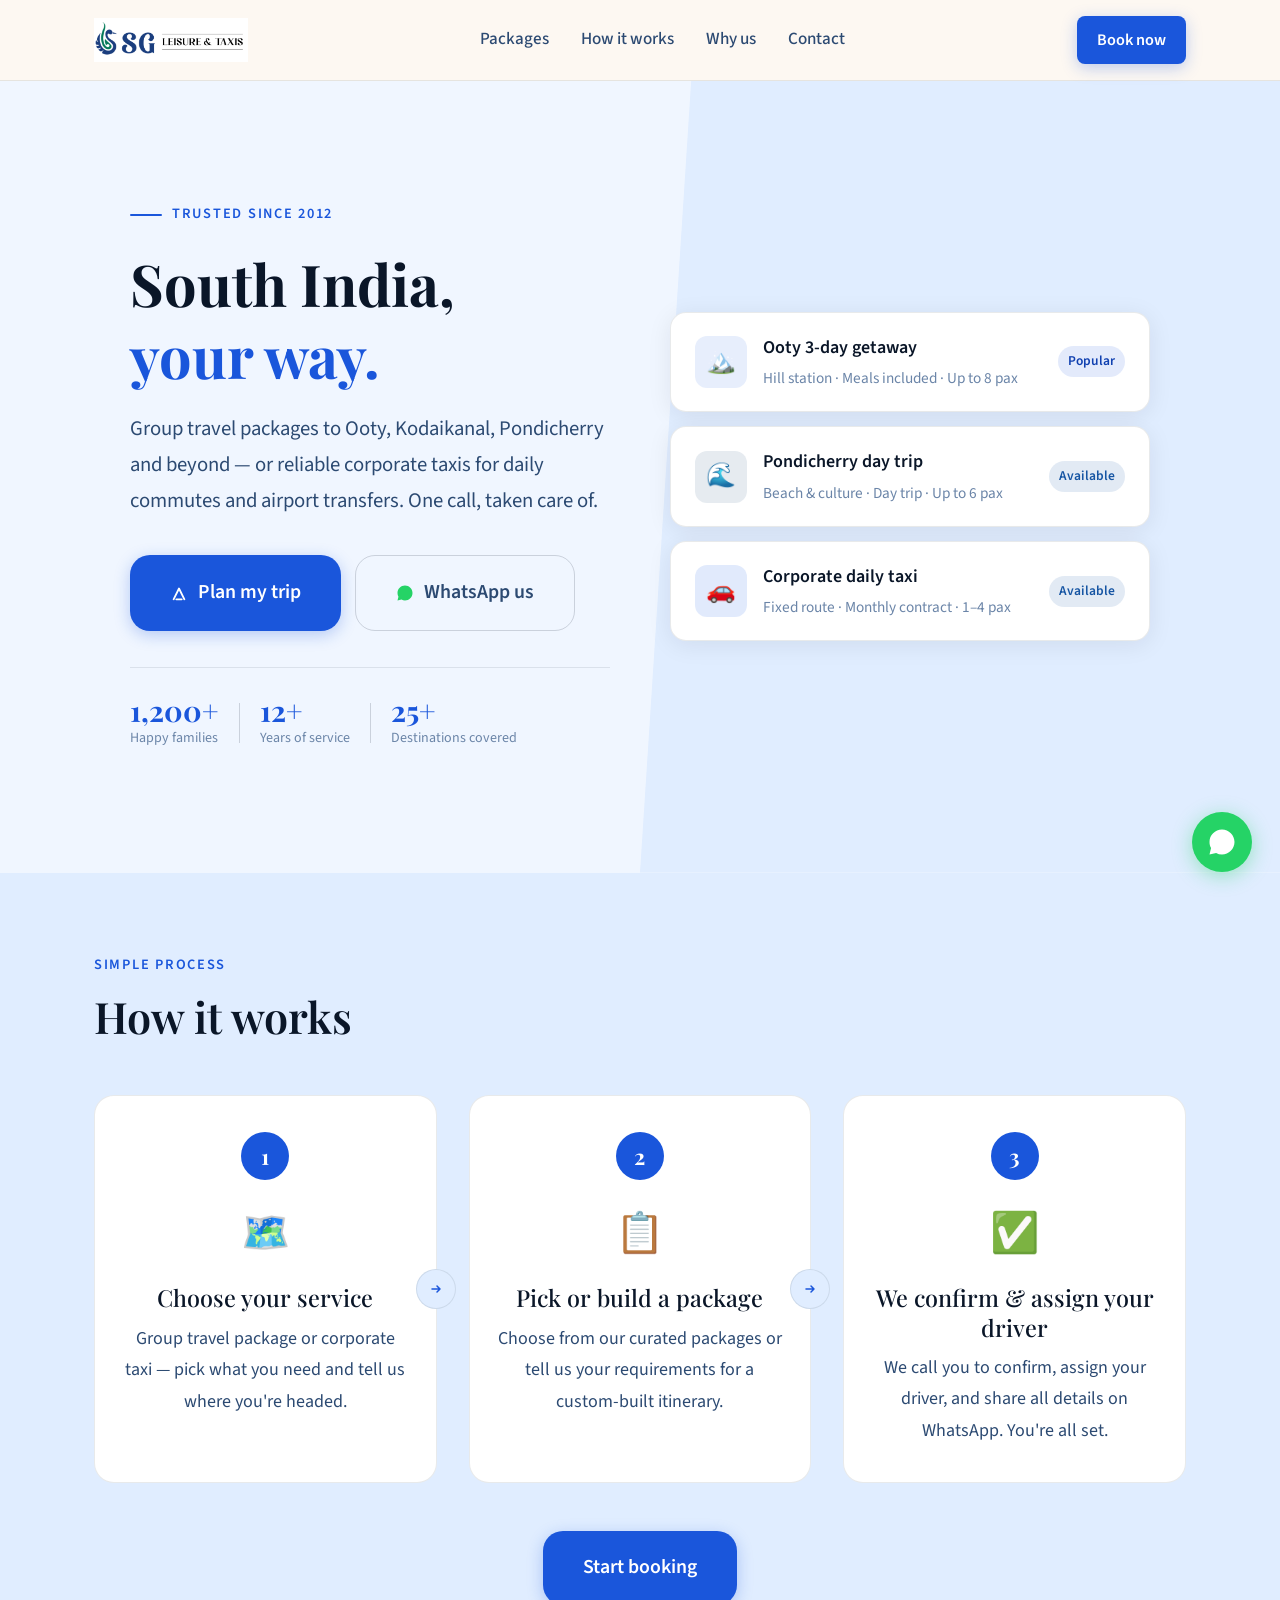
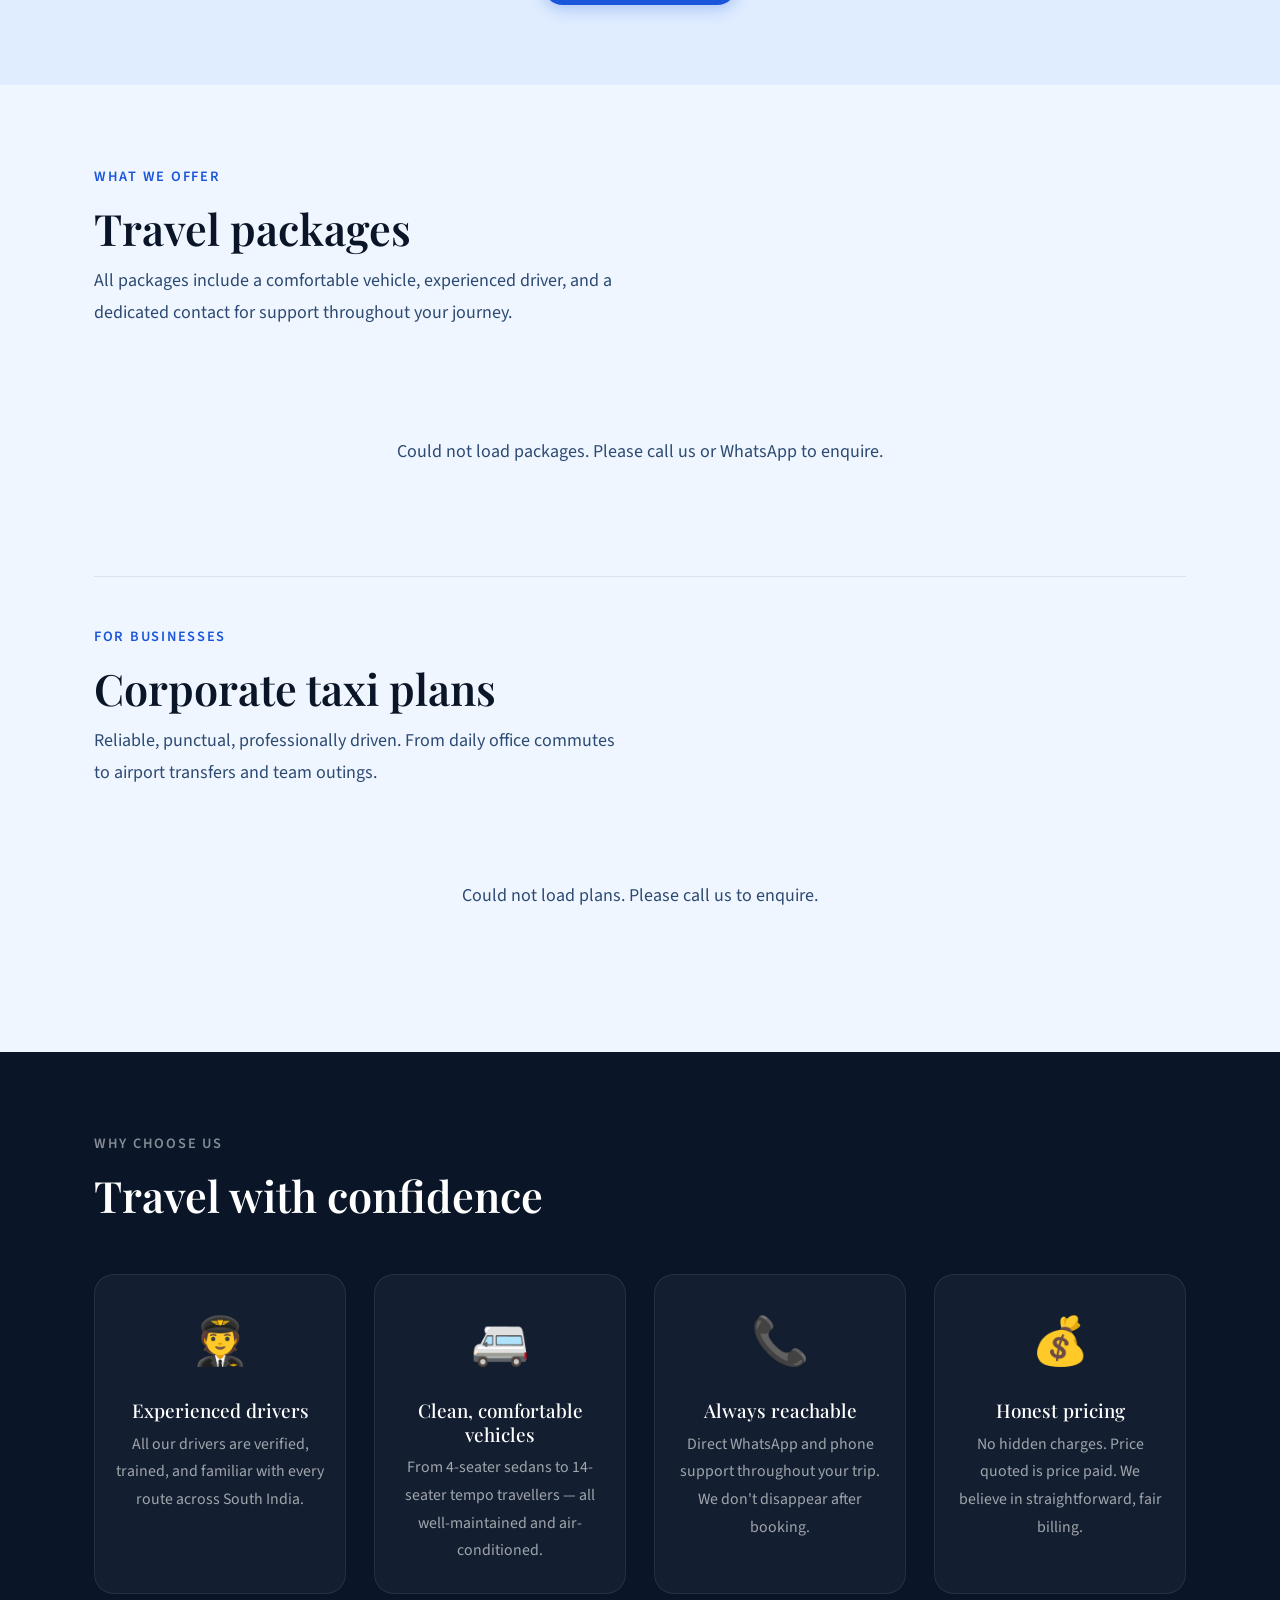
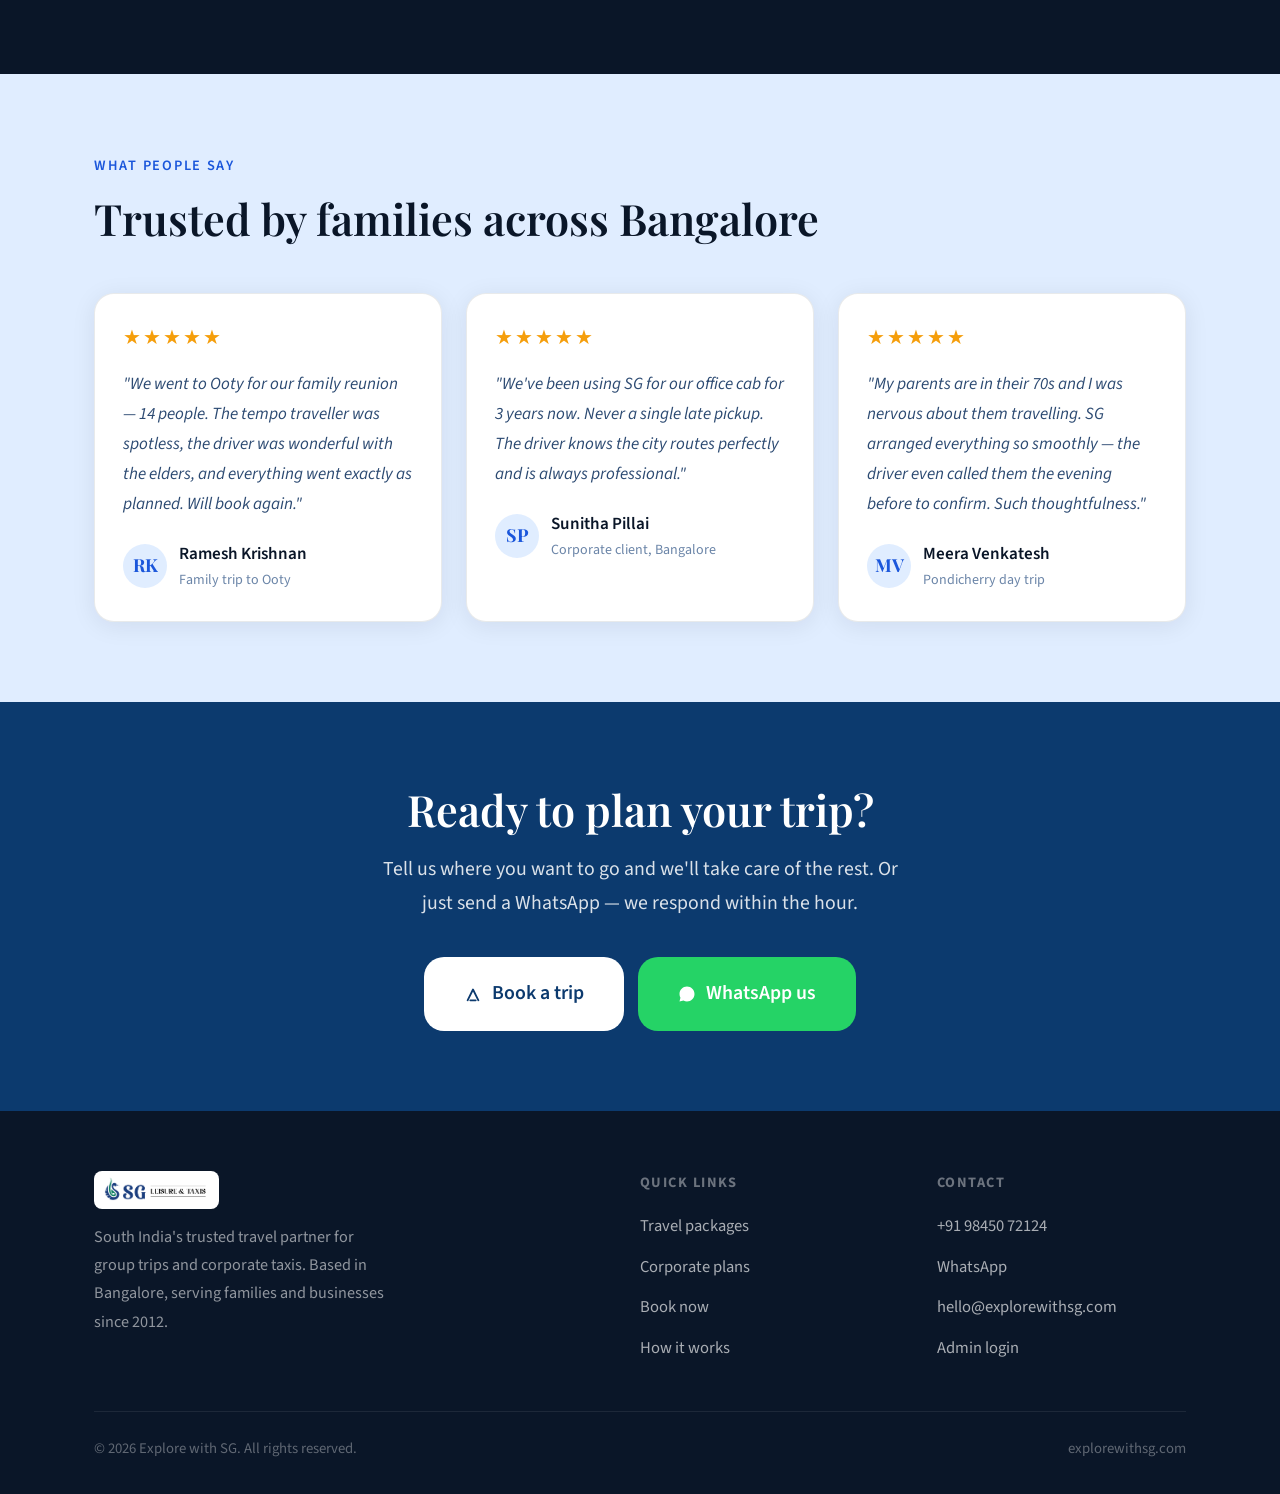
==== commit d3442e51: "Update branding, images, WhatsApp number and fix mobile nav - Replace logo and favicon with new SG L" ====
--- a/explorewithsg/public/index.html
+++ b/explorewithsg/public/index.html
@@ -3,9 +3,9 @@
 <head>
 <meta charset="UTF-8">
 <meta name="viewport" content="width=device-width, initial-scale=1.0">
-<link rel="icon" type="image/svg+xml" href="favicon.svg">
+<link rel="icon" type="image/x-icon" href="favicon.ico">
 <link rel="apple-touch-icon" href="apple-touch-icon.svg">
-<link rel="shortcut icon" href="favicon.svg">
+<link rel="shortcut icon" href="favicon.ico">
 <title>Explore with SG — South India Travel & Corporate Taxis</title>
 <meta name="description" content="Premium group travel packages across South India and reliable corporate taxi services. Trusted by families and businesses for over a decade.">
 <link rel="stylesheet" href="style.css">
@@ -202,7 +202,7 @@
   <div class="container">
     <div class="nav-inner">
       <a href="index.html" class="nav-logo">
-        <img src="logo.svg" alt="SG Leisure and Taxis" style="height:44px;width:auto;display:block">
+        <img src="logo.png" alt="SG Leisure and Taxis" style="height:44px;width:auto;display:block">
       </a>
       <ul class="nav-links">
         <li><a href="#packages">Packages</a></li>
@@ -217,7 +217,12 @@
           <span style="display:block;width:22px;height:2px;background:var(--ink);border-radius:2px"></span>
           <span style="display:block;width:22px;height:2px;background:var(--ink);border-radius:2px"></span>
         </button>
-<!-- MOBILE NAV DRAWER -->
+      </div>
+    </div>
+  </div>
+</nav>
+
+<!-- MOBILE NAV DRAWER — must be outside <nav> to avoid backdrop-filter stacking context -->
 <div id="nav-drawer" style="display:none;position:fixed;inset:0;z-index:200;background:rgba(26,18,8,0.55);backdrop-filter:blur(4px)" onclick="closeDrawer(event)">
   <div style="position:absolute;top:0;right:0;bottom:0;width:280px;background:var(--cream);padding:28px 24px;display:flex;flex-direction:column;box-shadow:-8px 0 32px rgba(10,22,40,0.13)">
     <button onclick="closeDrawer()" style="align-self:flex-end;background:none;border:none;font-size:1.5rem;cursor:pointer;color:var(--ink2);padding:4px 8px;margin-bottom:16px">✕</button>
@@ -227,9 +232,7 @@
     <a href="#contact" onclick="closeDrawer()" style="font-size:1.1rem;font-weight:500;color:var(--ink);text-decoration:none;padding:14px 0;border-bottom:1px solid var(--border);display:block">Contact</a>
     <a href="book.html" style="margin-top:24px" class="btn btn-primary">Book now</a>
   </div>
-    </div>
-  </div>
-</nav>
+</div>
 
 <!-- HERO -->
 <section class="hero">
@@ -251,7 +254,7 @@
             <svg viewBox="0 0 20 20" fill="none"><path d="M4 17L10 5L16 17" stroke="currentColor" stroke-width="2" stroke-linecap="round" stroke-linejoin="round"/><path d="M7 17h6" stroke="currentColor" stroke-width="2" stroke-linecap="round"/></svg>
             Plan my trip
           </a>
-          <a href="https://wa.me/919840000000?text=Hi,%20I%20want%20to%20enquire%20about%20a%20trip" class="btn btn-ghost btn-lg" target="_blank">
+          <a href="https://wa.me/919845072124?text=Hi,%20I%20want%20to%20enquire%20about%20a%20trip" class="btn btn-ghost btn-lg" target="_blank">
             <svg viewBox="0 0 24 24" fill="#25D366"><path d="M17.472 14.382c-.297-.149-1.758-.867-2.03-.967-.273-.099-.471-.148-.67.15-.197.297-.767.966-.94 1.164-.173.199-.347.223-.644.075-.297-.15-1.255-.463-2.39-1.475-.883-.788-1.48-1.761-1.653-2.059-.173-.297-.018-.458.13-.606.134-.133.298-.347.446-.52.149-.174.198-.298.298-.497.099-.198.05-.371-.025-.52-.075-.149-.669-1.612-.916-2.207-.242-.579-.487-.5-.669-.51-.173-.008-.371-.01-.57-.01-.198 0-.52.074-.792.372-.272.297-1.04 1.016-1.04 2.479 0 1.462 1.065 2.875 1.213 3.074.149.198 2.096 3.2 5.077 4.487.709.306 1.262.489 1.694.625.712.227 1.36.195 1.871.118.571-.085 1.758-.719 2.006-1.413.248-.694.248-1.289.173-1.413-.074-.124-.272-.198-.57-.347z"/><path d="M11.99 2C6.465 2 2 6.465 2 11.99c0 1.77.459 3.42 1.256 4.858L2 22l5.292-1.235A9.95 9.95 0 0011.99 22C17.515 22 22 17.535 22 12.01 22 6.465 17.515 2 11.99 2z" stroke="#25D366" stroke-width="0" fill="#25D366"/></svg>
             WhatsApp us
           </a>
@@ -399,7 +402,7 @@
 <section class="section" style="background:var(--cream2)">
   <div class="container">
     <span class="section-label">What people say</span>
-    <h2>Trusted by families across Chennai</h2>
+    <h2>Trusted by families across Bangalore</h2>
     <div class="testi-grid">
       <div class="testi-card">
         <div class="testi-stars">★★★★★</div>
@@ -414,7 +417,7 @@
         <p class="testi-text">"We've been using SG for our office cab for 3 years now. Never a single late pickup. The driver knows the city routes perfectly and is always professional."</p>
         <div class="testi-author">
           <div class="testi-avatar">SP</div>
-          <div><div class="testi-name">Sunitha Pillai</div><div class="testi-role">Corporate client, Chennai</div></div>
+          <div><div class="testi-name">Sunitha Pillai</div><div class="testi-role">Corporate client, Bangalore</div></div>
         </div>
       </div>
       <div class="testi-card">
@@ -439,7 +442,7 @@
         <svg viewBox="0 0 20 20" fill="none"><path d="M4 17L10 5L16 17" stroke="currentColor" stroke-width="2" stroke-linecap="round" stroke-linejoin="round"/><path d="M7 17h6" stroke="currentColor" stroke-width="2" stroke-linecap="round"/></svg>
         Book a trip
       </a>
-      <a href="https://wa.me/919840000000?text=Hi,%20I%20would%20like%20to%20enquire%20about%20a%20trip" class="btn btn-wa btn-lg" target="_blank">
+      <a href="https://wa.me/919845072124?text=Hi,%20I%20would%20like%20to%20enquire%20about%20a%20trip" class="btn btn-wa btn-lg" target="_blank">
         <svg viewBox="0 0 24 24" fill="currentColor" width="20" height="20"><path d="M17.472 14.382c-.297-.149-1.758-.867-2.03-.967-.273-.099-.471-.148-.67.15-.197.297-.767.966-.94 1.164-.173.199-.347.223-.644.075-.297-.15-1.255-.463-2.39-1.475-.883-.788-1.48-1.761-1.653-2.059-.173-.297-.018-.458.13-.606.134-.133.298-.347.446-.52.149-.174.198-.298.298-.497.099-.198.05-.371-.025-.52-.075-.149-.669-1.612-.916-2.207-.242-.579-.487-.5-.669-.51-.173-.008-.371-.01-.57-.01-.198 0-.52.074-.792.372-.272.297-1.04 1.016-1.04 2.479 0 1.462 1.065 2.875 1.213 3.074.149.198 2.096 3.2 5.077 4.487.709.306 1.262.489 1.694.625.712.227 1.36.195 1.871.118.571-.085 1.758-.719 2.006-1.413.248-.694.248-1.289.173-1.413-.074-.124-.272-.198-.57-.347zM11.99 2C6.465 2 2 6.465 2 11.99c0 1.77.459 3.42 1.256 4.858L2 22l5.292-1.235A9.95 9.95 0 0011.99 22C17.515 22 22 17.535 22 12.01 22 6.465 17.515 2 11.99 2z"/></svg>
         WhatsApp us
       </a>
@@ -452,8 +455,8 @@
   <div class="container">
     <div class="footer-grid">
       <div class="footer-brand">
-        <img src="logo-light.svg" alt="SG Leisure and Taxis" style="height:38px;width:auto;display:block">
-        <p>South India's trusted travel partner for group trips and corporate taxis. Based in Chennai, serving families and businesses since 2012.</p>
+        <img src="logo.png" alt="SG Leisure and Taxis" style="height:38px;width:auto;display:block;background:#fff;border-radius:8px;padding:4px 10px">
+        <p>South India's trusted travel partner for group trips and corporate taxis. Based in Bangalore, serving families and businesses since 2012.</p>
       </div>
       <div>
         <h4>Quick links</h4>
@@ -467,8 +470,8 @@
       <div>
         <h4>Contact</h4>
         <ul>
-          <li><a href="tel:+919840000000">+91 98400 00000</a></li>
-          <li><a href="https://wa.me/919840000000" target="_blank">WhatsApp</a></li>
+          <li><a href="tel:+919845072124">+91 98450 72124</a></li>
+          <li><a href="https://wa.me/919845072124" target="_blank">WhatsApp</a></li>
           <li><a href="mailto:hello@explorewithsg.com">hello@explorewithsg.com</a></li>
           <li><a href="admin/index.html">Admin login</a></li>
         </ul>
@@ -482,7 +485,7 @@
 </footer>
 
 <!-- WHATSAPP FLOAT -->
-<a href="https://wa.me/919840000000?text=Hi,%20I%20want%20to%20enquire%20about%20a%20trip" class="wa-float" target="_blank" title="Chat on WhatsApp">
+<a href="https://wa.me/919845072124?text=Hi,%20I%20want%20to%20enquire%20about%20a%20trip" class="wa-float" target="_blank" title="Chat on WhatsApp">
   <svg viewBox="0 0 24 24" fill="#fff"><path d="M17.472 14.382c-.297-.149-1.758-.867-2.03-.967-.273-.099-.471-.148-.67.15-.197.297-.767.966-.94 1.164-.173.199-.347.223-.644.075-.297-.15-1.255-.463-2.39-1.475-.883-.788-1.48-1.761-1.653-2.059-.173-.297-.018-.458.13-.606.134-.133.298-.347.446-.52.149-.174.198-.298.298-.497.099-.198.05-.371-.025-.52-.075-.149-.669-1.612-.916-2.207-.242-.579-.487-.5-.669-.51-.173-.008-.371-.01-.57-.01-.198 0-.52.074-.792.372-.272.297-1.04 1.016-1.04 2.479 0 1.462 1.065 2.875 1.213 3.074.149.198 2.096 3.2 5.077 4.487.709.306 1.262.489 1.694.625.712.227 1.36.195 1.871.118.571-.085 1.758-.719 2.006-1.413.248-.694.248-1.289.173-1.413-.074-.124-.272-.198-.57-.347zM11.99 2C6.465 2 2 6.465 2 11.99c0 1.77.459 3.42 1.256 4.858L2 22l5.292-1.235A9.95 9.95 0 0011.99 22C17.515 22 22 17.535 22 12.01 22 6.465 17.515 2 11.99 2z"/></svg>
 </a>
 
@@ -537,7 +540,9 @@
     el.innerHTML = pkgs.map(p => `
       <div class="pkg-card">
         <div class="pkg-thumb">
-          <span>${getEmoji(p.name)}</span>
+          ${p.image_url
+            ? `<img src="${p.image_url}" alt="${p.name}" style="width:100%;height:100%;object-fit:cover;display:block">`
+            : `<span>${getEmoji(p.name)}</span>`}
           ${p.is_featured ? '<span class="pkg-thumb-featured">Most popular</span>' : ''}
         </div>
         <div class="pkg-body">
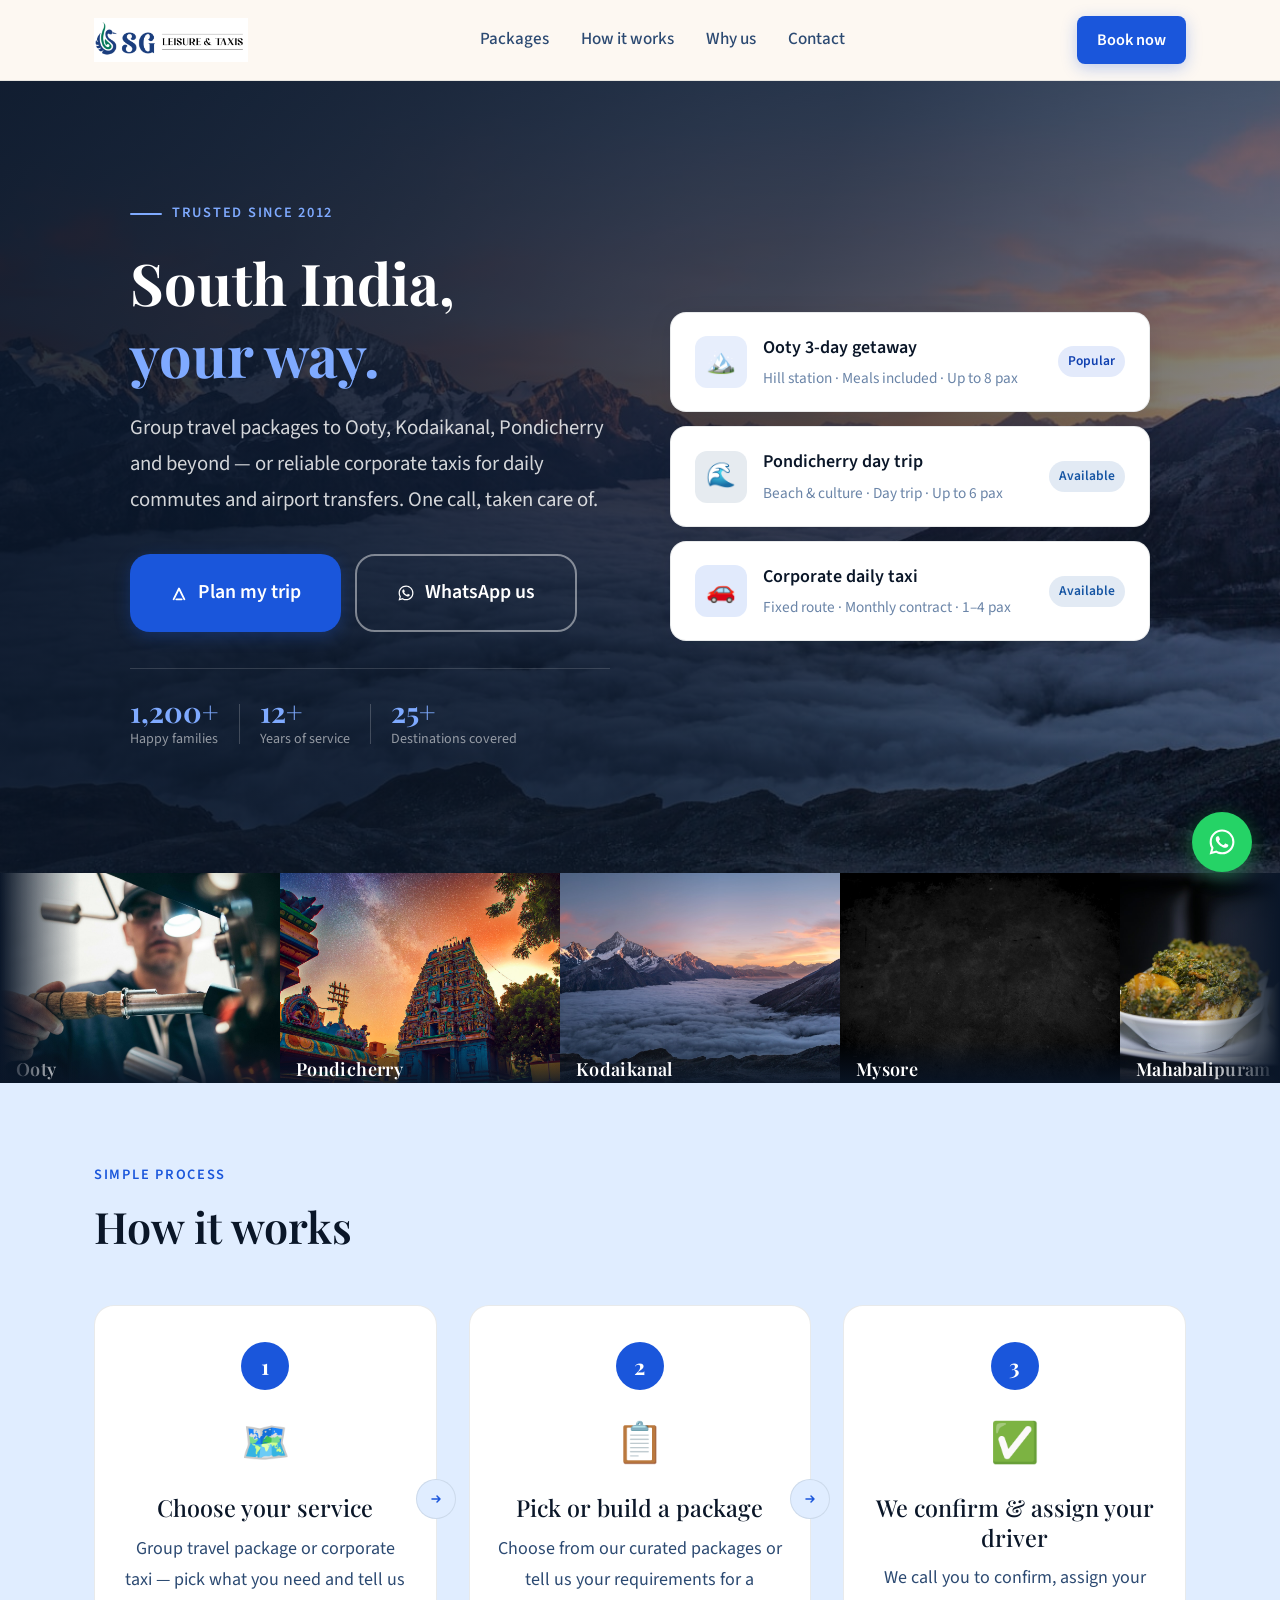
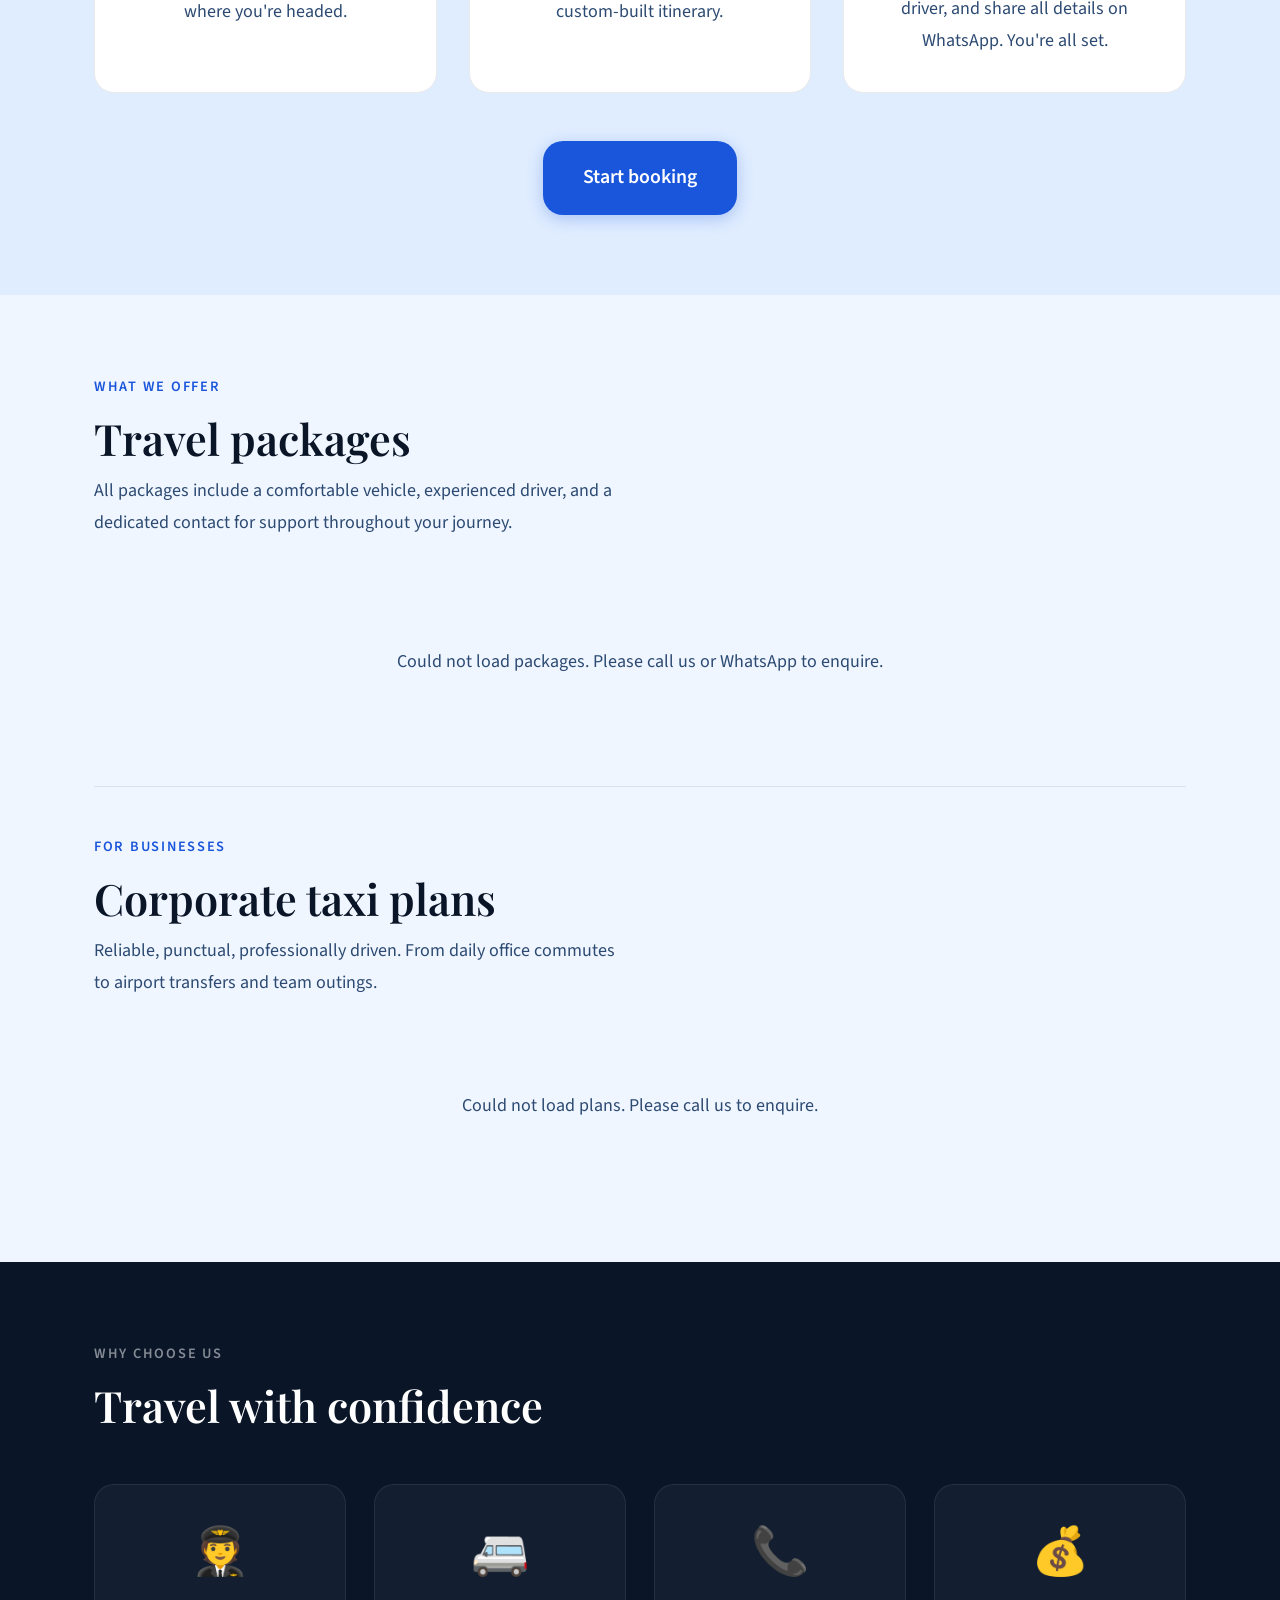
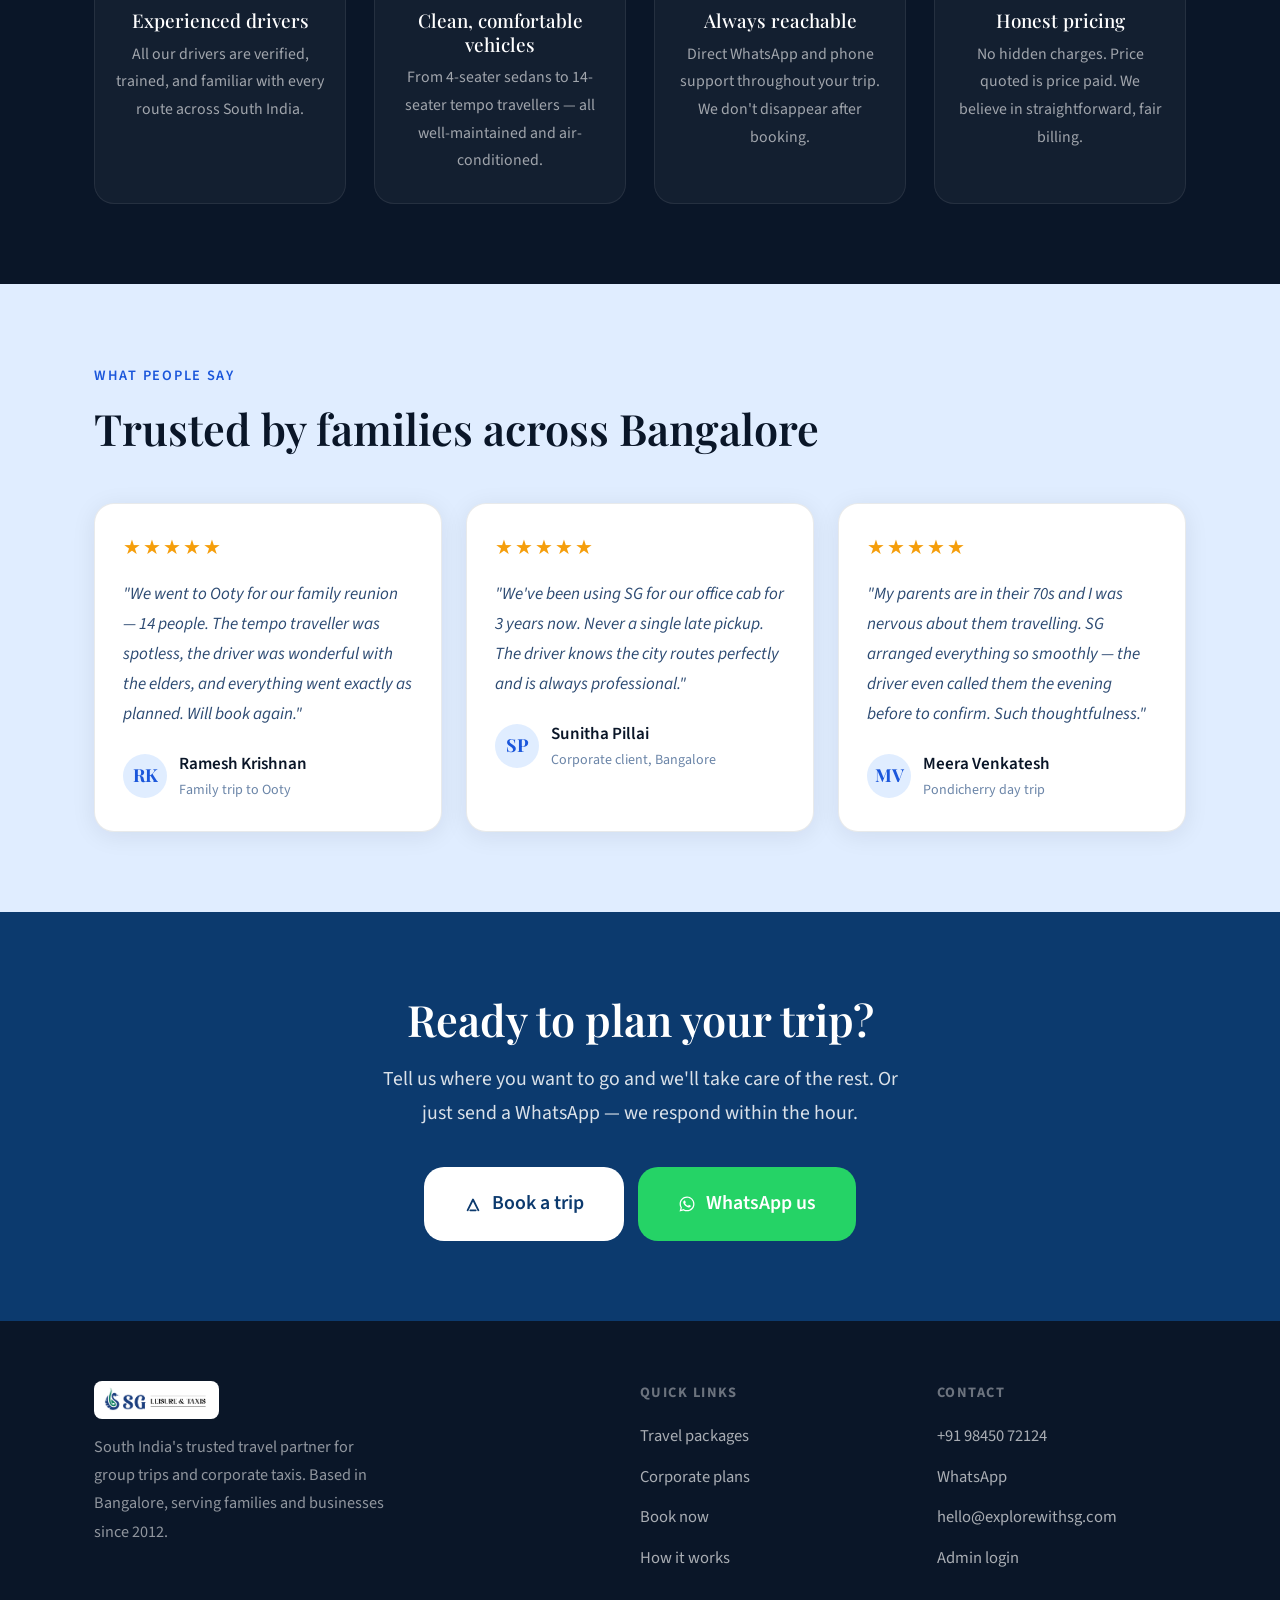
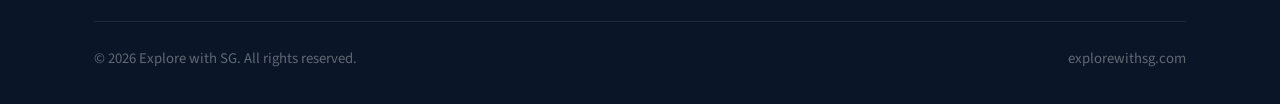
==== commit 00b67737: "Fix WhatsApp icons and add animated landing page enhancements - Replace old WhatsApp SVG with correc" ====
--- a/explorewithsg/public/index.html
+++ b/explorewithsg/public/index.html
@@ -13,29 +13,50 @@
   /* ── HERO ── */
   .hero {
     min-height: 88vh; display: flex; align-items: center;
-    background: var(--cream);
+    background: url('images/kodaikanal.jpg') center/cover no-repeat;
     position: relative; overflow: hidden; padding: 80px 0;
   }
   .hero::before {
     content: '';
-    position: absolute; top: 0; right: 0; bottom: 0; left: 50%;
-    background: var(--cream2);
-    clip-path: polygon(8% 0%, 100% 0%, 100% 100%, 0% 100%);
+    position: absolute; inset: 0;
+    background: linear-gradient(110deg, rgba(10,22,40,0.90) 0%, rgba(10,22,40,0.72) 55%, rgba(10,22,40,0.38) 100%);
     z-index: 0;
   }
   .hero-inner { display: grid; grid-template-columns: 1fr 1fr; gap: 60px; align-items: center; position: relative; z-index: 1; }
   .hero-eyebrow { display: flex; align-items: center; gap: 10px; margin-bottom: 20px; }
-  .hero-eyebrow-line { width: 32px; height: 2px; background: var(--terracotta); border-radius: 2px; }
-  .hero-eyebrow span { font-size: 0.8rem; font-weight: 600; letter-spacing: 0.12em; text-transform: uppercase; color: var(--terracotta); }
-  .hero h1 { margin-bottom: 20px; }
-  .hero h1 em { font-style: normal; color: var(--terracotta); }
-  .hero-sub { font-size: 1.15rem; color: var(--ink2); margin-bottom: 36px; max-width: 480px; }
+  .hero-eyebrow-line { width: 32px; height: 2px; background: #7FAAFF; border-radius: 2px; }
+  .hero-eyebrow span { font-size: 0.8rem; font-weight: 600; letter-spacing: 0.12em; text-transform: uppercase; color: #7FAAFF; }
+  .hero h1 { margin-bottom: 20px; color: #fff; }
+  .hero h1 em { font-style: normal; color: #7FAAFF; }
+  .hero-sub { font-size: 1.15rem; color: rgba(255,255,255,0.82); margin-bottom: 36px; max-width: 480px; }
   .hero-btns { display: flex; gap: 14px; flex-wrap: wrap; }
-  .hero-trust { display: flex; align-items: center; gap: 20px; margin-top: 36px; padding-top: 28px; border-top: 1px solid var(--border); }
+  .btn-ghost-light { background: transparent; color: #fff; border: 2px solid rgba(255,255,255,0.45); }
+  .btn-ghost-light:hover { background: rgba(255,255,255,0.12); border-color: rgba(255,255,255,0.75); transform: translateY(-1px); }
+  .hero-trust { display: flex; align-items: center; gap: 20px; margin-top: 36px; padding-top: 28px; border-top: 1px solid rgba(255,255,255,0.15); }
   .trust-item { display: flex; flex-direction: column; }
-  .trust-num  { font-family: var(--font-display); font-size: 1.6rem; font-weight: 700; color: var(--terracotta); line-height: 1; }
-  .trust-lbl  { font-size: 0.78rem; color: var(--ink3); margin-top: 2px; }
-  .trust-divider { width: 1px; height: 40px; background: var(--border2); }
+  .trust-num  { font-family: var(--font-display); font-size: 1.6rem; font-weight: 700; color: #7FAAFF; line-height: 1; }
+  .trust-lbl  { font-size: 0.78rem; color: rgba(255,255,255,0.55); margin-top: 2px; }
+  .trust-divider { width: 1px; height: 40px; background: rgba(255,255,255,0.20); }
+
+  /* ── DESTINATION PHOTO STRIP ── */
+  .dest-strip-wrap { overflow: hidden; background: var(--ink); position: relative; line-height: 0; }
+  .dest-strip-wrap::before, .dest-strip-wrap::after {
+    content: ''; position: absolute; top: 0; bottom: 0; width: 80px; z-index: 2; pointer-events: none;
+  }
+  .dest-strip-wrap::before { left: 0; background: linear-gradient(to right, var(--ink), transparent); }
+  .dest-strip-wrap::after  { right: 0; background: linear-gradient(to left, var(--ink), transparent); }
+  .dest-strip { display: flex; width: max-content; animation: destScroll 32s linear infinite; }
+  .dest-strip:hover { animation-play-state: paused; }
+  .dest-item { position: relative; width: 280px; height: 210px; flex-shrink: 0; overflow: hidden; cursor: pointer; }
+  .dest-item img { width: 100%; height: 100%; object-fit: cover; transition: transform 0.5s ease; display: block; }
+  .dest-item:hover img { transform: scale(1.07); }
+  .dest-label {
+    position: absolute; bottom: 0; left: 0; right: 0;
+    padding: 28px 16px 14px;
+    background: linear-gradient(to top, rgba(10,22,40,0.88), transparent);
+    color: #fff; font-family: var(--font-display); font-size: 1rem; font-weight: 600; letter-spacing: 0.02em;
+  }
+  @keyframes destScroll { from { transform: translateX(0); } to { transform: translateX(-50%); } }
 
   /* HERO VISUAL */
   .hero-visual { display: flex; flex-direction: column; gap: 14px; }
@@ -254,24 +275,24 @@
             <svg viewBox="0 0 20 20" fill="none"><path d="M4 17L10 5L16 17" stroke="currentColor" stroke-width="2" stroke-linecap="round" stroke-linejoin="round"/><path d="M7 17h6" stroke="currentColor" stroke-width="2" stroke-linecap="round"/></svg>
             Plan my trip
           </a>
-          <a href="https://wa.me/919845072124?text=Hi,%20I%20want%20to%20enquire%20about%20a%20trip" class="btn btn-ghost btn-lg" target="_blank">
-            <svg viewBox="0 0 24 24" fill="#25D366"><path d="M17.472 14.382c-.297-.149-1.758-.867-2.03-.967-.273-.099-.471-.148-.67.15-.197.297-.767.966-.94 1.164-.173.199-.347.223-.644.075-.297-.15-1.255-.463-2.39-1.475-.883-.788-1.48-1.761-1.653-2.059-.173-.297-.018-.458.13-.606.134-.133.298-.347.446-.52.149-.174.198-.298.298-.497.099-.198.05-.371-.025-.52-.075-.149-.669-1.612-.916-2.207-.242-.579-.487-.5-.669-.51-.173-.008-.371-.01-.57-.01-.198 0-.52.074-.792.372-.272.297-1.04 1.016-1.04 2.479 0 1.462 1.065 2.875 1.213 3.074.149.198 2.096 3.2 5.077 4.487.709.306 1.262.489 1.694.625.712.227 1.36.195 1.871.118.571-.085 1.758-.719 2.006-1.413.248-.694.248-1.289.173-1.413-.074-.124-.272-.198-.57-.347z"/><path d="M11.99 2C6.465 2 2 6.465 2 11.99c0 1.77.459 3.42 1.256 4.858L2 22l5.292-1.235A9.95 9.95 0 0011.99 22C17.515 22 22 17.535 22 12.01 22 6.465 17.515 2 11.99 2z" stroke="#25D366" stroke-width="0" fill="#25D366"/></svg>
+          <a href="https://wa.me/919845072124?text=Hi,%20I%20want%20to%20enquire%20about%20a%20trip" class="btn btn-ghost-light btn-lg" target="_blank">
+            <svg viewBox="0 0 24 24" fill="currentColor"><path d="M12.04 2c-5.46 0-9.91 4.45-9.91 9.91 0 1.75.46 3.45 1.32 4.95L2.05 22l5.25-1.38c1.45.79 3.08 1.21 4.74 1.21 5.46 0 9.91-4.45 9.91-9.91 0-2.65-1.03-5.14-2.9-7.01A9.816 9.816 0 0 0 12.04 2m.01 1.67c2.2 0 4.26.86 5.82 2.42a8.22 8.22 0 0 1 2.41 5.83c0 4.54-3.7 8.23-8.24 8.23-1.48 0-2.93-.39-4.19-1.15l-.3-.17-3.12.82.83-3.04-.2-.32a8.188 8.188 0 0 1-1.26-4.38c.01-4.54 3.7-8.24 8.25-8.24M8.53 7.33c-.16 0-.43.06-.66.31-.22.25-.87.86-.87 2.07 0 1.22.89 2.39 1 2.56.14.17 1.76 2.67 4.25 3.73.59.27 1.05.43 1.41.55.59.19 1.13.16 1.56.1.48-.07 1.46-.6 1.67-1.18.21-.58.21-1.07.15-1.18-.07-.1-.23-.16-.48-.27-.25-.14-1.47-.74-1.69-.82-.23-.08-.37-.12-.56.12-.16.25-.64.82-.78.99-.15.17-.29.19-.54.07-.25-.15-1.06-.39-2.02-1.25-.74-.66-1.23-1.49-1.38-1.74-.12-.24-.01-.39.11-.5.11-.11.27-.29.37-.44.13-.14.17-.25.25-.41.08-.17.04-.31-.02-.43-.06-.11-.56-1.35-.77-1.84-.2-.48-.4-.42-.56-.43-.14 0-.3-.01-.47-.01z"/></svg>
             WhatsApp us
           </a>
         </div>
         <div class="hero-trust fade-up delay-4">
           <div class="trust-item">
-            <span class="trust-num">1,200+</span>
+            <span class="trust-num counter" data-target="1200" data-suffix="+">1,200+</span>
             <span class="trust-lbl">Happy families</span>
           </div>
           <div class="trust-divider"></div>
           <div class="trust-item">
-            <span class="trust-num">12+</span>
+            <span class="trust-num counter" data-target="12" data-suffix="+">12+</span>
             <span class="trust-lbl">Years of service</span>
           </div>
           <div class="trust-divider"></div>
           <div class="trust-item">
-            <span class="trust-num">25+</span>
+            <span class="trust-num counter" data-target="25" data-suffix="+">25+</span>
             <span class="trust-lbl">Destinations covered</span>
           </div>
         </div>
@@ -305,6 +326,27 @@
     </div>
   </div>
 </section>
+
+<!-- DESTINATION PHOTO STRIP -->
+<div class="dest-strip-wrap">
+  <div class="dest-strip">
+    <div class="dest-item"><img src="images/ooty.jpg" alt="Ooty" loading="lazy"><div class="dest-label">Ooty</div></div>
+    <div class="dest-item"><img src="images/pondicherry.jpg" alt="Pondicherry" loading="lazy"><div class="dest-label">Pondicherry</div></div>
+    <div class="dest-item"><img src="images/kodaikanal.jpg" alt="Kodaikanal" loading="lazy"><div class="dest-label">Kodaikanal</div></div>
+    <div class="dest-item"><img src="images/mysore.jpg" alt="Mysore" loading="lazy"><div class="dest-label">Mysore</div></div>
+    <div class="dest-item"><img src="images/mahabalipuram.jpg" alt="Mahabalipuram" loading="lazy"><div class="dest-label">Mahabalipuram</div></div>
+    <div class="dest-item"><img src="images/team-outing.jpg" alt="Team outings" loading="lazy"><div class="dest-label">Team Outings</div></div>
+    <div class="dest-item"><img src="images/airport.jpg" alt="Airport transfers" loading="lazy"><div class="dest-label">Airport Transfers</div></div>
+    <!-- Duplicate for seamless loop -->
+    <div class="dest-item"><img src="images/ooty.jpg" alt="Ooty" loading="lazy"><div class="dest-label">Ooty</div></div>
+    <div class="dest-item"><img src="images/pondicherry.jpg" alt="Pondicherry" loading="lazy"><div class="dest-label">Pondicherry</div></div>
+    <div class="dest-item"><img src="images/kodaikanal.jpg" alt="Kodaikanal" loading="lazy"><div class="dest-label">Kodaikanal</div></div>
+    <div class="dest-item"><img src="images/mysore.jpg" alt="Mysore" loading="lazy"><div class="dest-label">Mysore</div></div>
+    <div class="dest-item"><img src="images/mahabalipuram.jpg" alt="Mahabalipuram" loading="lazy"><div class="dest-label">Mahabalipuram</div></div>
+    <div class="dest-item"><img src="images/team-outing.jpg" alt="Team outings" loading="lazy"><div class="dest-label">Team Outings</div></div>
+    <div class="dest-item"><img src="images/airport.jpg" alt="Airport transfers" loading="lazy"><div class="dest-label">Airport Transfers</div></div>
+  </div>
+</div>
 
 <!-- HOW IT WORKS -->
 <section class="section how-section" id="how">
@@ -443,7 +485,7 @@
         Book a trip
       </a>
       <a href="https://wa.me/919845072124?text=Hi,%20I%20would%20like%20to%20enquire%20about%20a%20trip" class="btn btn-wa btn-lg" target="_blank">
-        <svg viewBox="0 0 24 24" fill="currentColor" width="20" height="20"><path d="M17.472 14.382c-.297-.149-1.758-.867-2.03-.967-.273-.099-.471-.148-.67.15-.197.297-.767.966-.94 1.164-.173.199-.347.223-.644.075-.297-.15-1.255-.463-2.39-1.475-.883-.788-1.48-1.761-1.653-2.059-.173-.297-.018-.458.13-.606.134-.133.298-.347.446-.52.149-.174.198-.298.298-.497.099-.198.05-.371-.025-.52-.075-.149-.669-1.612-.916-2.207-.242-.579-.487-.5-.669-.51-.173-.008-.371-.01-.57-.01-.198 0-.52.074-.792.372-.272.297-1.04 1.016-1.04 2.479 0 1.462 1.065 2.875 1.213 3.074.149.198 2.096 3.2 5.077 4.487.709.306 1.262.489 1.694.625.712.227 1.36.195 1.871.118.571-.085 1.758-.719 2.006-1.413.248-.694.248-1.289.173-1.413-.074-.124-.272-.198-.57-.347zM11.99 2C6.465 2 2 6.465 2 11.99c0 1.77.459 3.42 1.256 4.858L2 22l5.292-1.235A9.95 9.95 0 0011.99 22C17.515 22 22 17.535 22 12.01 22 6.465 17.515 2 11.99 2z"/></svg>
+        <svg viewBox="0 0 24 24" fill="currentColor" width="20" height="20"><path d="M12.04 2c-5.46 0-9.91 4.45-9.91 9.91 0 1.75.46 3.45 1.32 4.95L2.05 22l5.25-1.38c1.45.79 3.08 1.21 4.74 1.21 5.46 0 9.91-4.45 9.91-9.91 0-2.65-1.03-5.14-2.9-7.01A9.816 9.816 0 0 0 12.04 2m.01 1.67c2.2 0 4.26.86 5.82 2.42a8.22 8.22 0 0 1 2.41 5.83c0 4.54-3.7 8.23-8.24 8.23-1.48 0-2.93-.39-4.19-1.15l-.3-.17-3.12.82.83-3.04-.2-.32a8.188 8.188 0 0 1-1.26-4.38c.01-4.54 3.7-8.24 8.25-8.24M8.53 7.33c-.16 0-.43.06-.66.31-.22.25-.87.86-.87 2.07 0 1.22.89 2.39 1 2.56.14.17 1.76 2.67 4.25 3.73.59.27 1.05.43 1.41.55.59.19 1.13.16 1.56.1.48-.07 1.46-.6 1.67-1.18.21-.58.21-1.07.15-1.18-.07-.1-.23-.16-.48-.27-.25-.14-1.47-.74-1.69-.82-.23-.08-.37-.12-.56.12-.16.25-.64.82-.78.99-.15.17-.29.19-.54.07-.25-.15-1.06-.39-2.02-1.25-.74-.66-1.23-1.49-1.38-1.74-.12-.24-.01-.39.11-.5.11-.11.27-.29.37-.44.13-.14.17-.25.25-.41.08-.17.04-.31-.02-.43-.06-.11-.56-1.35-.77-1.84-.2-.48-.4-.42-.56-.43-.14 0-.3-.01-.47-.01z"/></svg>
         WhatsApp us
       </a>
     </div>
@@ -486,7 +528,7 @@
 
 <!-- WHATSAPP FLOAT -->
 <a href="https://wa.me/919845072124?text=Hi,%20I%20want%20to%20enquire%20about%20a%20trip" class="wa-float" target="_blank" title="Chat on WhatsApp">
-  <svg viewBox="0 0 24 24" fill="#fff"><path d="M17.472 14.382c-.297-.149-1.758-.867-2.03-.967-.273-.099-.471-.148-.67.15-.197.297-.767.966-.94 1.164-.173.199-.347.223-.644.075-.297-.15-1.255-.463-2.39-1.475-.883-.788-1.48-1.761-1.653-2.059-.173-.297-.018-.458.13-.606.134-.133.298-.347.446-.52.149-.174.198-.298.298-.497.099-.198.05-.371-.025-.52-.075-.149-.669-1.612-.916-2.207-.242-.579-.487-.5-.669-.51-.173-.008-.371-.01-.57-.01-.198 0-.52.074-.792.372-.272.297-1.04 1.016-1.04 2.479 0 1.462 1.065 2.875 1.213 3.074.149.198 2.096 3.2 5.077 4.487.709.306 1.262.489 1.694.625.712.227 1.36.195 1.871.118.571-.085 1.758-.719 2.006-1.413.248-.694.248-1.289.173-1.413-.074-.124-.272-.198-.57-.347zM11.99 2C6.465 2 2 6.465 2 11.99c0 1.77.459 3.42 1.256 4.858L2 22l5.292-1.235A9.95 9.95 0 0011.99 22C17.515 22 22 17.535 22 12.01 22 6.465 17.515 2 11.99 2z"/></svg>
+  <svg viewBox="0 0 24 24" fill="#fff"><path d="M12.04 2c-5.46 0-9.91 4.45-9.91 9.91 0 1.75.46 3.45 1.32 4.95L2.05 22l5.25-1.38c1.45.79 3.08 1.21 4.74 1.21 5.46 0 9.91-4.45 9.91-9.91 0-2.65-1.03-5.14-2.9-7.01A9.816 9.816 0 0 0 12.04 2m.01 1.67c2.2 0 4.26.86 5.82 2.42a8.22 8.22 0 0 1 2.41 5.83c0 4.54-3.7 8.23-8.24 8.23-1.48 0-2.93-.39-4.19-1.15l-.3-.17-3.12.82.83-3.04-.2-.32a8.188 8.188 0 0 1-1.26-4.38c.01-4.54 3.7-8.24 8.25-8.24M8.53 7.33c-.16 0-.43.06-.66.31-.22.25-.87.86-.87 2.07 0 1.22.89 2.39 1 2.56.14.17 1.76 2.67 4.25 3.73.59.27 1.05.43 1.41.55.59.19 1.13.16 1.56.1.48-.07 1.46-.6 1.67-1.18.21-.58.21-1.07.15-1.18-.07-.1-.23-.16-.48-.27-.25-.14-1.47-.74-1.69-.82-.23-.08-.37-.12-.56.12-.16.25-.64.82-.78.99-.15.17-.29.19-.54.07-.25-.15-1.06-.39-2.02-1.25-.74-.66-1.23-1.49-1.38-1.74-.12-.24-.01-.39.11-.5.11-.11.27-.29.37-.44.13-.14.17-.25.25-.41.08-.17.04-.31-.02-.43-.06-.11-.56-1.35-.77-1.84-.2-.48-.4-.42-.56-.43-.14 0-.3-.01-.47-.01z"/></svg>
 </a>
 
 <script>
@@ -581,6 +623,29 @@
     entries.forEach(e => { if (e.isIntersecting) { e.target.classList.add('fade-up'); obs.unobserve(e.target); } });
   }, { threshold: 0.1 });
   document.querySelectorAll('.step-card, .why-card, .testi-card').forEach(el => obs.observe(el));
+
+  // Animated stat counters
+  const counterObs = new IntersectionObserver(entries => {
+    entries.forEach(entry => {
+      if (!entry.isIntersecting) return;
+      const el = entry.target;
+      const target = +el.dataset.target;
+      const suffix = el.dataset.suffix || '';
+      const duration = 1800;
+      const start = performance.now();
+      function tick(now) {
+        const elapsed = now - start;
+        const progress = Math.min(elapsed / duration, 1);
+        const eased = 1 - Math.pow(1 - progress, 3);
+        const value = Math.round(eased * target);
+        el.textContent = value.toLocaleString('en-IN') + suffix;
+        if (progress < 1) requestAnimationFrame(tick);
+      }
+      requestAnimationFrame(tick);
+      counterObs.unobserve(el);
+    });
+  }, { threshold: 0.5 });
+  document.querySelectorAll('.counter').forEach(el => counterObs.observe(el));
 </script>
 </body>
 </html>
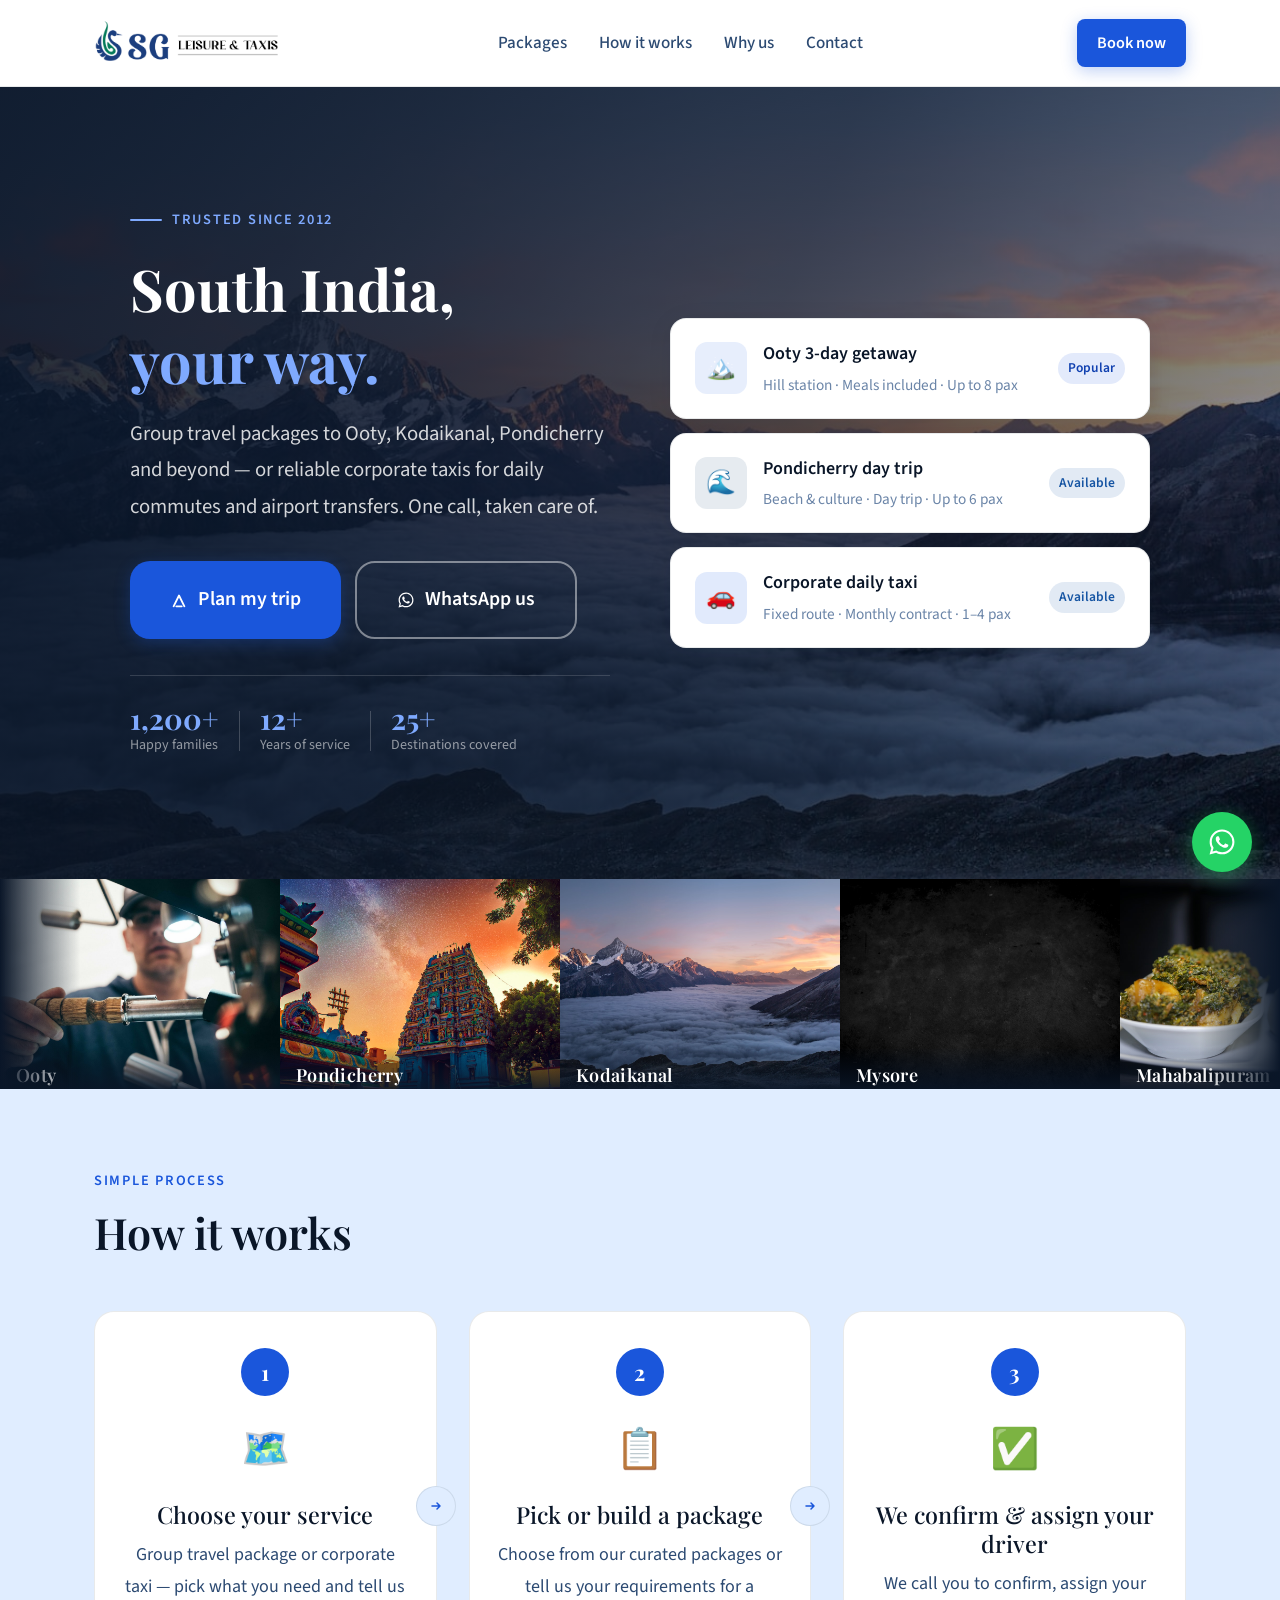
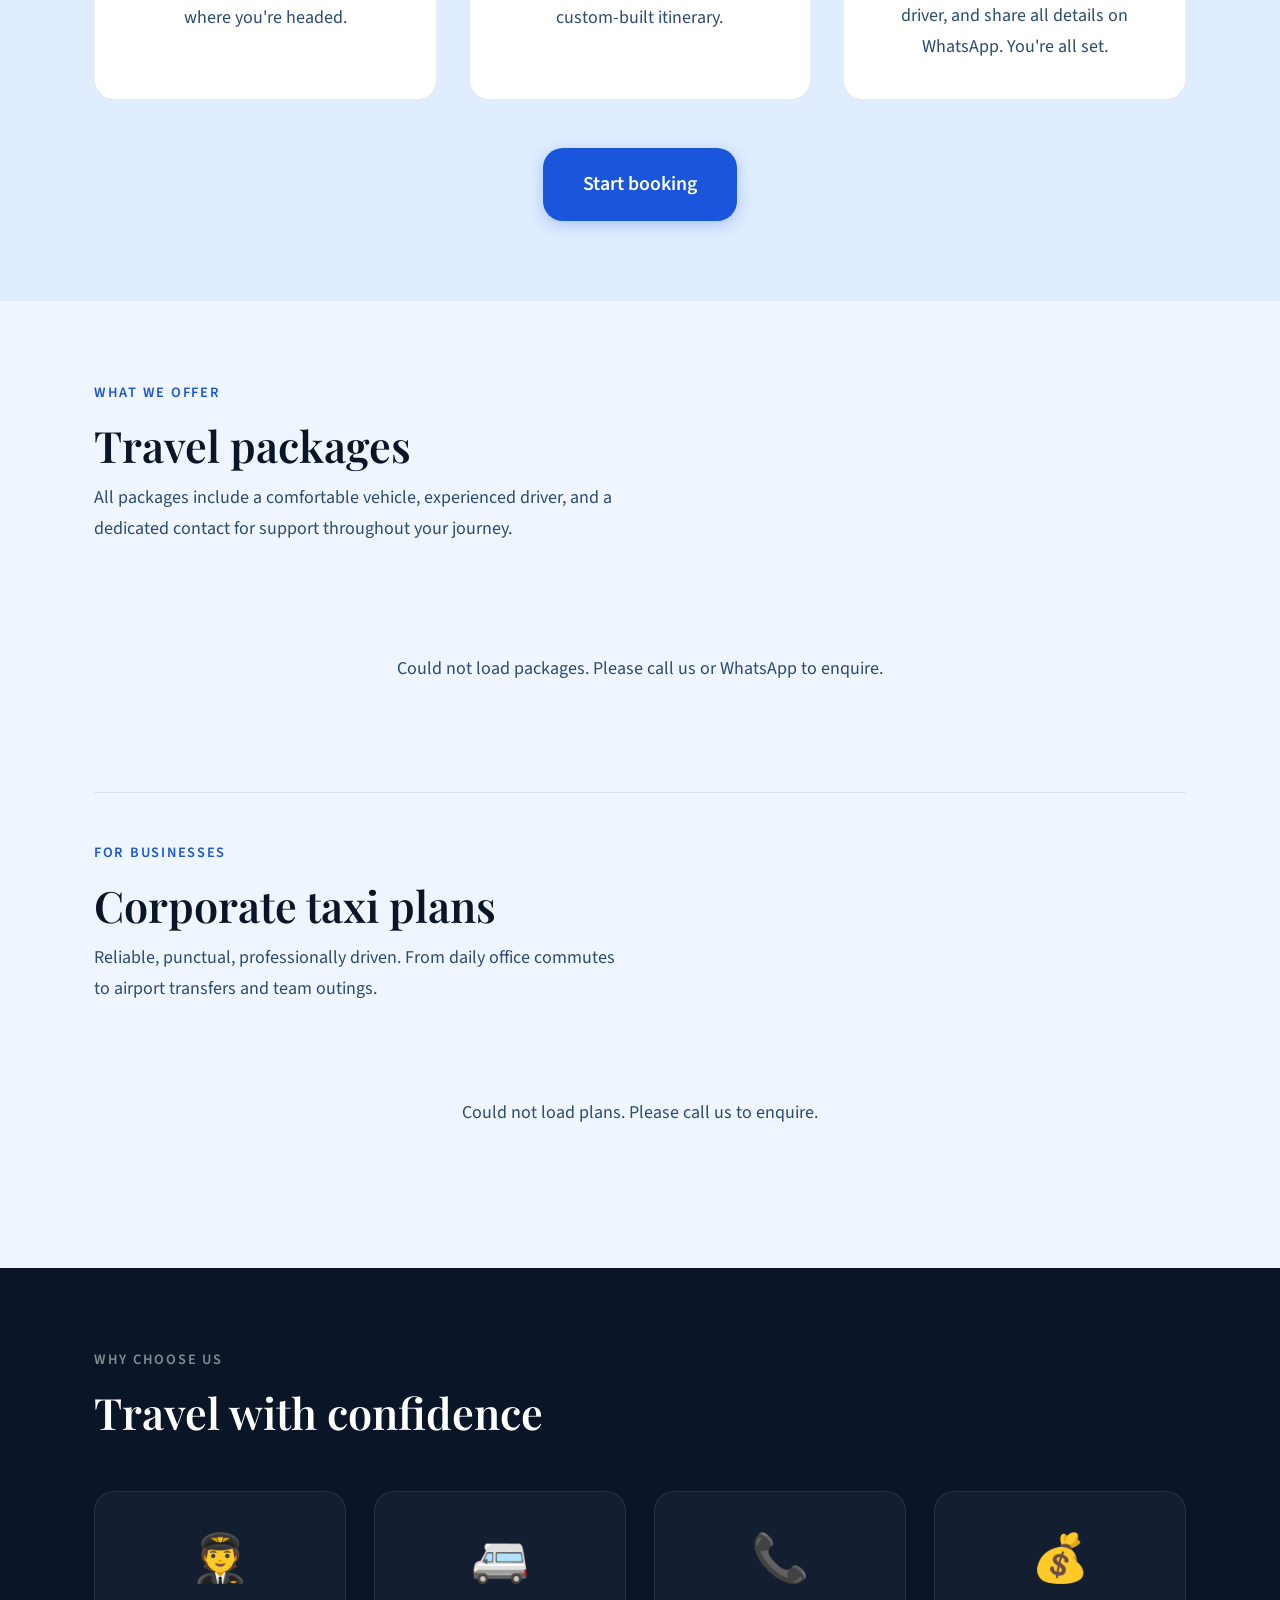
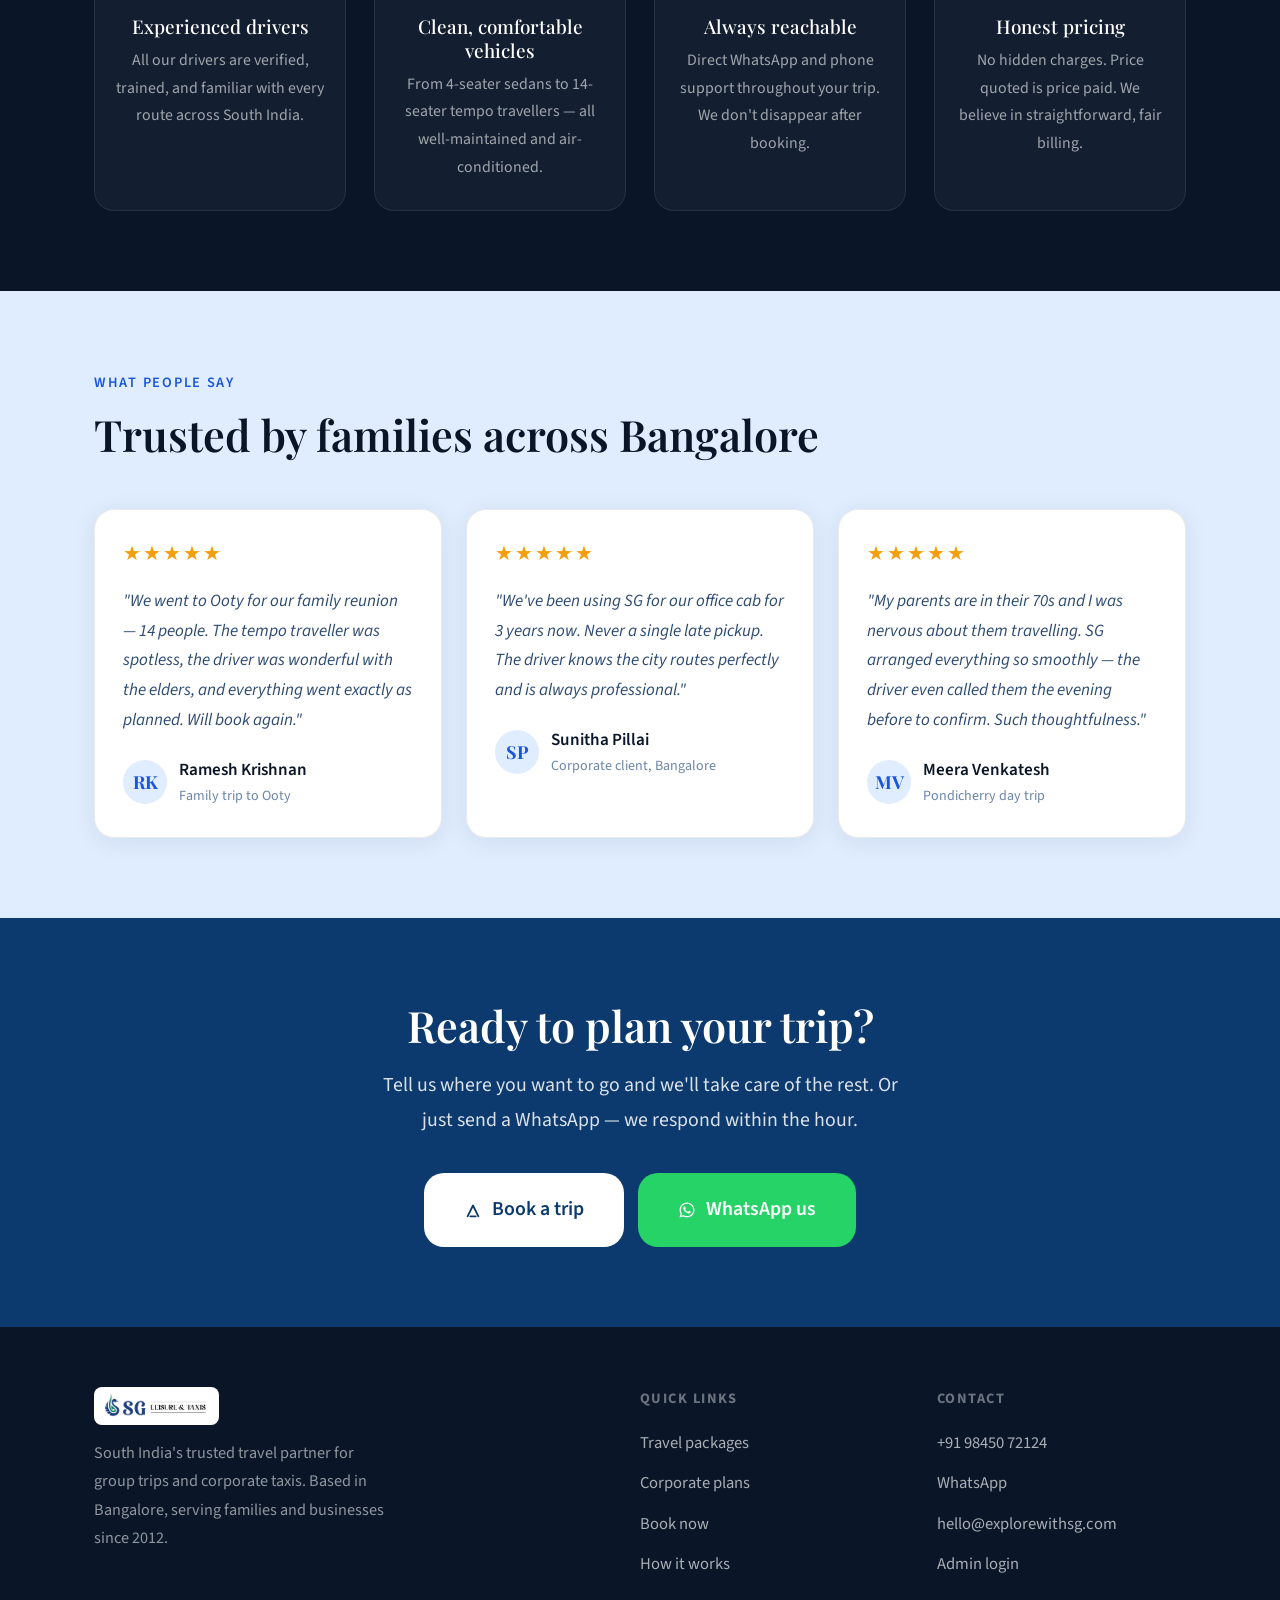
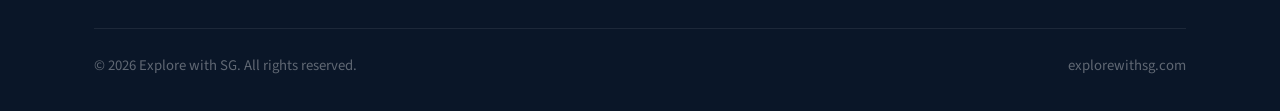
==== commit c45dda42: "Make header white and increase nav logo size - Nav background: rgba(253,248,242) cream → rgba(255,25" ====
--- a/explorewithsg/public/index.html
+++ b/explorewithsg/public/index.html
@@ -181,7 +181,7 @@
   /* Tablet */
   @media (max-width: 900px) {
     .hero-inner { grid-template-columns: 1fr; gap: 36px; }
-    .hero::before { display: none; }
+    .hero::before { background: linear-gradient(180deg, rgba(10,22,40,0.80) 0%, rgba(10,22,40,0.65) 100%); }
     .hero-sub { max-width: 100%; }
     .steps-grid  { grid-template-columns: 1fr; gap: 16px; }
     .step-arrow  { display: none; }
@@ -223,7 +223,7 @@
   <div class="container">
     <div class="nav-inner">
       <a href="index.html" class="nav-logo">
-        <img src="logo.png" alt="SG Leisure and Taxis" style="height:44px;width:auto;display:block">
+        <img src="logo.png" alt="SG Leisure and Taxis" style="height:54px;width:auto;display:block">
       </a>
       <ul class="nav-links">
         <li><a href="#packages">Packages</a></li>
--- a/explorewithsg/public/style.css
+++ b/explorewithsg/public/style.css
@@ -89,7 +89,7 @@
 /* ── NAV ── */
 .nav {
   position: sticky; top: 0; z-index: 100;
-  background: rgba(253,248,242,0.95); backdrop-filter: blur(12px);
+  background: rgba(255,255,255,0.97); backdrop-filter: blur(12px);
   border-bottom: 1px solid var(--border); padding: 16px 0;
 }
 .nav-inner { display: flex; align-items: center; justify-content: space-between; }
